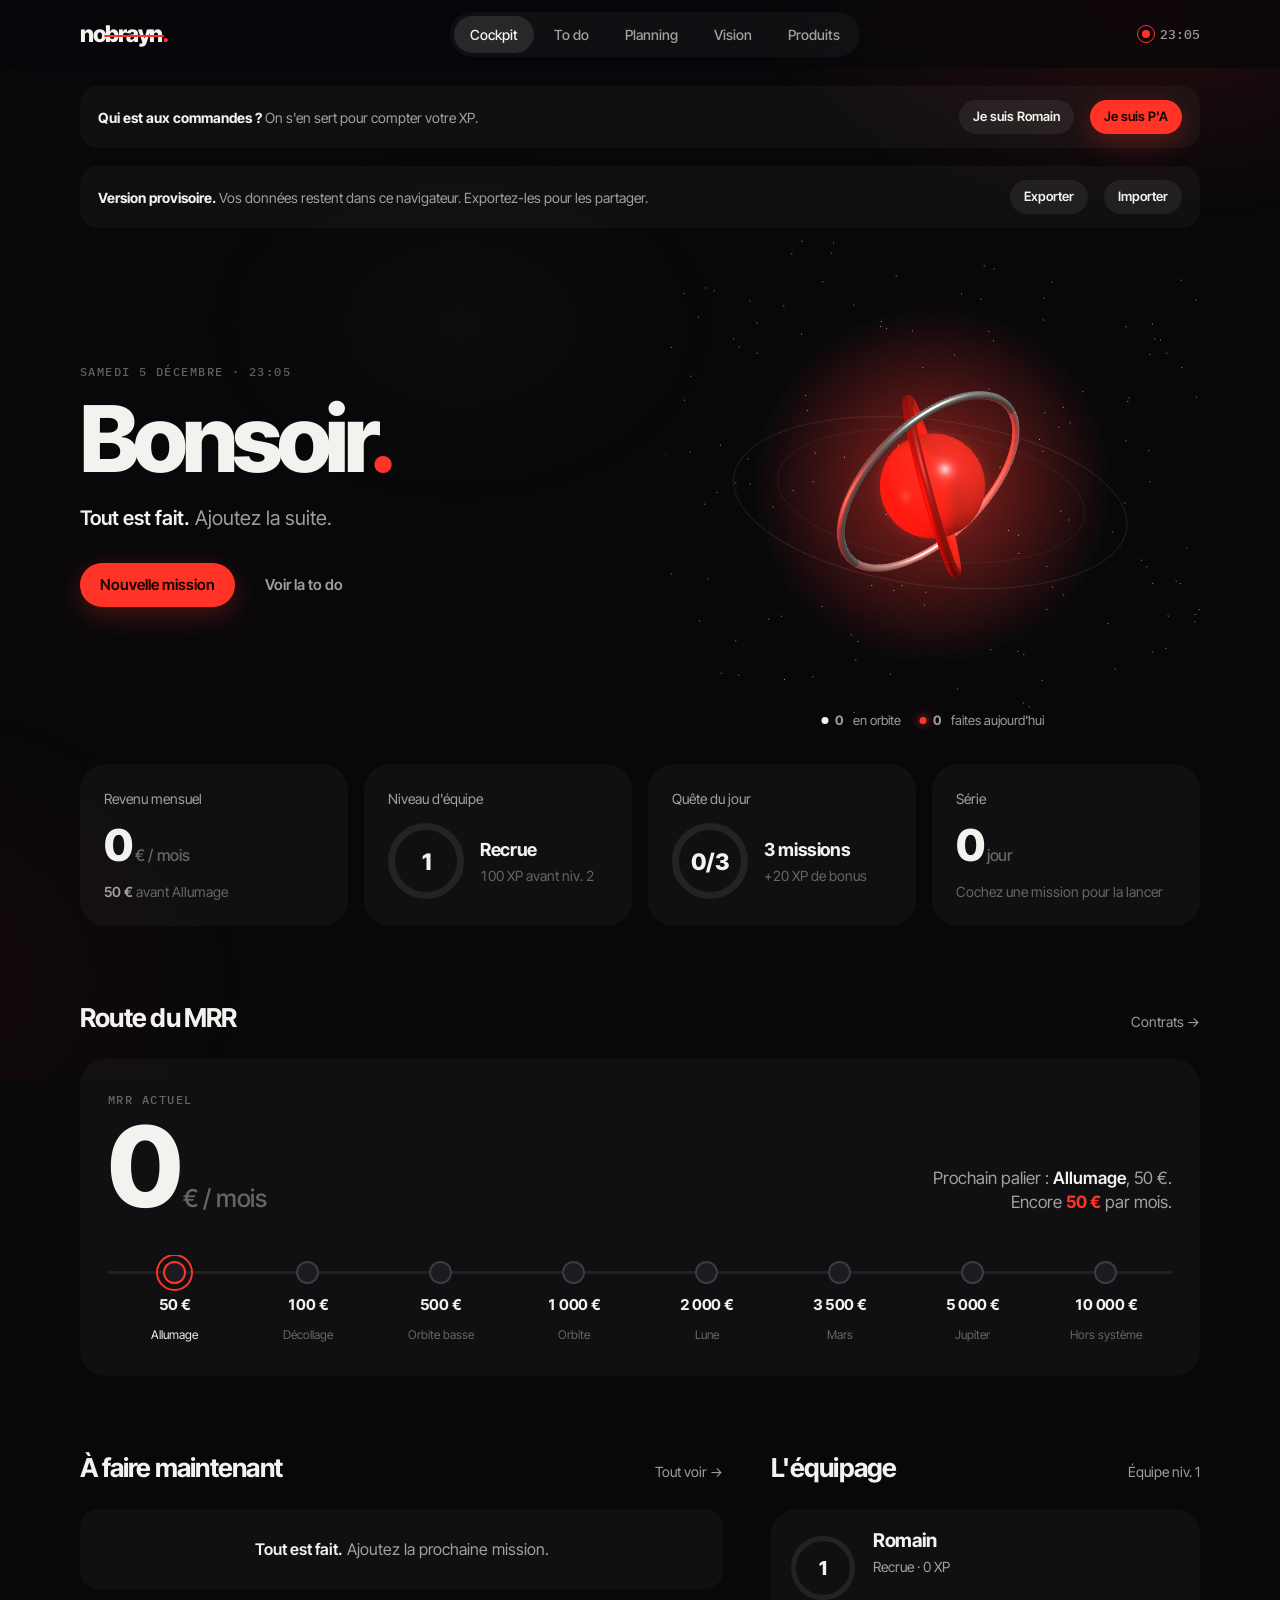
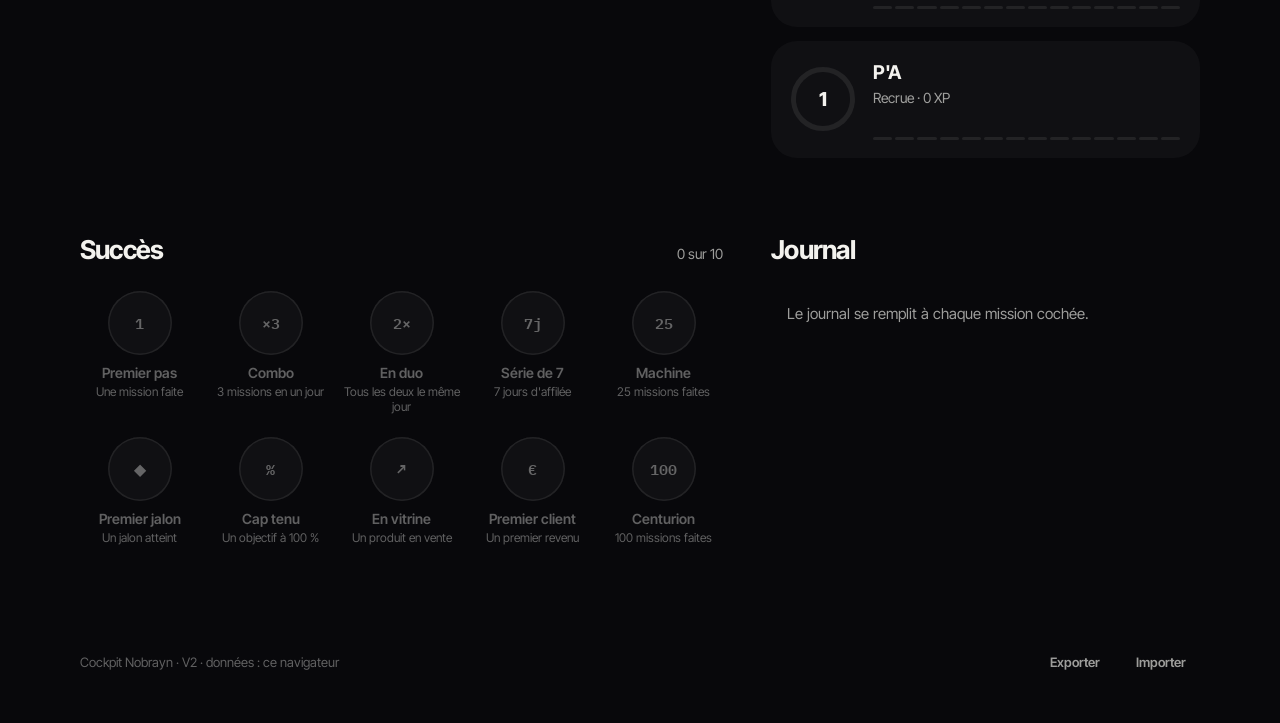
==== cockpit-v2/index.html @ 02591a9d "Cockpit Nobrayn V2 : version aérée, à côté de la V1 Même données, même XP et même format d'export qu" ====
<!doctype html><html lang="fr"><head><meta charset="utf-8"><meta name="viewport" content="width=device-width,initial-scale=1,viewport-fit=cover"><meta name="robots" content="noindex, nofollow"><link rel="icon" href="../nobrain/favicon.svg"></head><body><title>Cockpit Nobrayn</title>
<meta name="claude:viewport-fit-sides" content="cover">
<link rel="preconnect" href="https://fonts.googleapis.com">
<link rel="preconnect" href="https://fonts.gstatic.com" crossorigin>
<link href="https://fonts.googleapis.com/css2?family=Inter+Tight:ital,wght@0,300;0,400;0,500;0,600;0,700;0,800;1,500&family=IBM+Plex+Mono:wght@400;500&display=swap" rel="stylesheet">
<style>
/* Layout : une seule colonne aérée, des surfaces douces sans traits, un hero 3D vivant.
   Thème sombre assumé (esprit Tech-OS), un seul accent : le rouge Nobrayn. */
:root {
  --bg: #08080b;
  --surface: rgba(255, 255, 255, .035);
  --surface-2: rgba(255, 255, 255, .065);
  --surface-3: rgba(255, 255, 255, .1);
  --fg: #f3f2ee;
  --fg-2: rgba(243, 242, 238, .64);
  --fg-3: rgba(243, 242, 238, .38);
  --red: #ff3326;
  --red-2: #ff7a6e;
  --red-rgb: 255 51 38;
  --ink-on-red: #120303;

  --sans: "Inter Tight", "Helvetica Neue", Helvetica, Arial, sans-serif;
  --mono: "IBM Plex Mono", ui-monospace, Menlo, monospace;
  --r-sm: 12px; --r-md: 18px; --r-lg: 26px;
  --max: 1160px;
  --ease: cubic-bezier(.2, .8, .2, 1);
  color-scheme: dark;
}
*, *::before, *::after { box-sizing: border-box; }
[hidden] { display: none !important; }
html { -webkit-text-size-adjust: 100%; }
body {
  margin: 0; background: var(--bg); color: var(--fg);
  font: 400 16px/1.5 var(--sans); -webkit-font-smoothing: antialiased; overflow-x: hidden;
}
body::before { content: ""; position: fixed; inset: 0 0 auto; height: env(safe-area-inset-top, 0px); z-index: 60; background: var(--bg); }
/* Aurore : deux halos rouges très doux, figés */
.aurora { position: fixed; inset: -20vh -20vw; z-index: -1; pointer-events: none;
  background:
    radial-gradient(45vw 40vh at 78% 12%, rgb(var(--red-rgb) / .13), transparent 70%),
    radial-gradient(40vw 45vh at 8% 92%, rgb(var(--red-rgb) / .06), transparent 70%),
    radial-gradient(30vw 30vh at 40% 40%, rgba(255, 255, 255, .025), transparent 70%);
}
h1, h2, h3, p, ul { margin: 0; padding: 0; }
ul { list-style: none; }
button { font: inherit; color: inherit; background: none; border: 0; padding: 0; cursor: pointer; }
input, select, textarea { font: inherit; color: inherit; }
a { color: inherit; text-decoration: none; }
::selection { background: var(--red); color: var(--ink-on-red); }
:focus-visible { outline: 2px solid var(--red); outline-offset: 3px; border-radius: 8px; }
.num { font-variant-numeric: tabular-nums; }
.wrap { width: 100%; max-width: var(--max); margin-inline: auto;
  padding-left: max(20px, env(safe-area-inset-left, 0px)); padding-right: max(20px, env(safe-area-inset-right, 0px)); }
.eyebrow { font: 500 12px/1.2 var(--mono); letter-spacing: .12em; text-transform: uppercase; color: var(--fg-3); }
.muted { color: var(--fg-2); }
.faint { color: var(--fg-3); }
em.r, .r { color: var(--red); font-style: normal; }

/* ---------- Barre du haut ---------- */
.top { position: sticky; top: env(safe-area-inset-top, 0px); z-index: 50; background: rgba(8, 8, 11, .72); backdrop-filter: blur(18px) saturate(1.3); -webkit-backdrop-filter: blur(18px) saturate(1.3); }
.top-row { display: flex; align-items: center; gap: 20px; height: 68px; }
.logo { font-weight: 800; font-size: 23px; letter-spacing: -.055em; line-height: 1; white-space: nowrap; }
.logo s { text-decoration: none; position: relative; }
.logo s::after { content: ""; position: absolute; left: -3%; right: -3%; top: 54%; height: .11em; background: var(--red); border-radius: 2px; }
.logo i { font-style: normal; color: var(--red); }
.pills { display: flex; gap: 4px; padding: 4px; background: var(--surface); border-radius: 999px; margin-inline: auto; overflow-x: auto; scrollbar-width: none; min-width: 0; }
.pills::-webkit-scrollbar { display: none; }
.pill { padding: 8px 16px; border-radius: 999px; font-size: 14px; font-weight: 500; color: var(--fg-2); white-space: nowrap; transition: color .25s, background .25s; }
.pill:hover { color: var(--fg); }
.pill[aria-current="page"] { background: var(--surface-3); color: var(--fg); }
.me { display: flex; align-items: center; gap: 10px; white-space: nowrap; }
.live-dot { width: 8px; height: 8px; border-radius: 50%; background: var(--red); position: relative; flex: none; }
.live-dot::after { content: ""; position: absolute; inset: -5px; border-radius: 50%; border: 1.5px solid var(--red); animation: ring 2.2s var(--ease) infinite; }
@keyframes ring { from { transform: scale(.5); opacity: .9; } to { transform: scale(1.6); opacity: 0; } }
.clock { font: 500 13px var(--mono); color: var(--fg-2); }
.avatar { width: 34px; height: 34px; border-radius: 50%; display: grid; place-items: center; font: 600 12px var(--sans); background: var(--fg); color: var(--bg); flex: none; }
.avatar.pa { background: var(--red); color: var(--ink-on-red); }
.avatar.sm { width: 26px; height: 26px; font-size: 10px; }
.who { display: inline-flex; align-items: center; gap: 8px; padding: 3px 12px 3px 3px; border-radius: 999px; background: var(--surface); font-size: 14px; font-weight: 500; }
.who:hover { background: var(--surface-2); }

/* Bandeaux discrets */
.notice { margin-top: 18px; display: flex; flex-wrap: wrap; align-items: center; gap: 12px 16px; padding: 14px 18px; border-radius: var(--r-md); background: var(--surface); font-size: 14px; }
.notice p { margin-right: auto; }

/* ---------- Boutons, champs ---------- */
.btn { display: inline-flex; align-items: center; justify-content: center; gap: 8px; height: 44px; padding: 0 20px; border-radius: 999px; font-size: 15px; font-weight: 600; background: var(--surface-2); transition: background .25s, transform .15s, box-shadow .25s; }
.btn:hover { background: var(--surface-3); }
.btn:active { transform: scale(.97); }
.btn.red { background: var(--red); color: var(--ink-on-red); box-shadow: 0 8px 28px rgb(var(--red-rgb) / .28); }
.btn.red:hover { background: #ff4a3e; box-shadow: 0 10px 34px rgb(var(--red-rgb) / .4); }
.btn.ghost { background: transparent; color: var(--fg-2); }
.btn.ghost:hover { color: var(--fg); background: var(--surface); }
.btn.sm { height: 34px; padding: 0 14px; font-size: 13px; }
.btn[disabled] { opacity: .4; pointer-events: none; }
.in { height: 46px; padding: 0 16px; border-radius: var(--r-sm); background: var(--surface); border: 1px solid transparent; min-width: 0; width: 100%; transition: border-color .2s, background .2s; }
.in:focus { outline: none; border-color: rgb(var(--red-rgb) / .6); background: var(--surface-2); }
.in::placeholder { color: var(--fg-3); }
select.in { appearance: none; padding-right: 34px; background-image: linear-gradient(45deg, transparent 50%, var(--fg-3) 50%), linear-gradient(135deg, var(--fg-3) 50%, transparent 50%); background-position: calc(100% - 19px) 20px, calc(100% - 14px) 20px; background-size: 5px 5px; background-repeat: no-repeat; }
select.in option { background: #15151a; }
textarea.in { height: auto; padding: 14px 16px; resize: vertical; line-height: 1.45; }
input[type="date"].in { color-scheme: dark; }
.field { display: flex; flex-direction: column; gap: 8px; min-width: 0; }
.field > span { font-size: 13px; color: var(--fg-3); }
.chips { display: flex; flex-wrap: wrap; gap: 6px; }
.chip { padding: 7px 14px; border-radius: 999px; font-size: 13px; font-weight: 500; color: var(--fg-2); background: var(--surface); transition: background .2s, color .2s; }
.chip:hover { color: var(--fg); }
.chip[aria-pressed="true"] { background: var(--fg); color: var(--bg); }
.chip.red[aria-pressed="true"] { background: var(--red); color: var(--ink-on-red); }

/* ---------- Vues ---------- */
main { padding-block: 8px 72px; min-height: 70vh; }
.view > * { animation: rise .6s var(--ease) both; }
.view > *:nth-child(2) { animation-delay: .05s; } .view > *:nth-child(3) { animation-delay: .1s; } .view > *:nth-child(4) { animation-delay: .15s; } .view > *:nth-child(5) { animation-delay: .2s; } .view > *:nth-child(6) { animation-delay: .25s; }
@keyframes rise { from { opacity: .001; transform: translateY(14px); } }
.sec { margin-top: 72px; }
.sec-head { display: flex; align-items: baseline; justify-content: space-between; gap: 16px; margin-bottom: 22px; }
.sec-head h2 { font-size: 26px; font-weight: 700; letter-spacing: -.03em; }
.sec-head a, .sec-head .link { font-size: 14px; color: var(--fg-2); }
.sec-head a:hover { color: var(--fg); }
.page-title { padding-top: 48px; }
.page-title h1 { font-size: clamp(44px, 7vw, 84px); font-weight: 800; letter-spacing: -.055em; line-height: .95; }
.page-title h1 i { font-style: normal; color: var(--red); }
.page-title p { margin-top: 14px; font-size: 18px; color: var(--fg-2); max-width: 56ch; }
.empty { padding: 28px; border-radius: var(--r-md); background: var(--surface); color: var(--fg-2); text-align: center; }
.empty b { color: var(--fg); font-weight: 600; }

/* ---------- Hero ---------- */
.hero { display: grid; grid-template-columns: minmax(0, 1.05fr) minmax(0, 1fr); align-items: center; gap: 24px; min-height: 460px; }
.hero h1 { font-size: clamp(46px, 7.2vw, 92px); font-weight: 800; letter-spacing: -.06em; line-height: .92; margin-top: 18px; text-wrap: balance; }
.hero h1 em { font-style: normal; color: var(--red); }
.hero .lead { margin-top: 22px; font-size: clamp(17px, 1.6vw, 20px); color: var(--fg-2); max-width: 34ch; line-height: 1.45; }
.hero .lead b { color: var(--fg); font-weight: 600; }
.hero-actions { display: flex; flex-wrap: wrap; gap: 10px; margin-top: 30px; }
.orb { position: relative; height: clamp(320px, 42vw, 500px); }
.orb canvas { position: absolute; inset: 0; width: 100%; height: 100%; display: block; }
.orb-legend { position: absolute; left: 50%; bottom: 6px; transform: translateX(-50%); display: flex; gap: 18px; font-size: 13px; color: var(--fg-2); white-space: nowrap; }
.orb-legend span { display: inline-flex; align-items: center; gap: 7px; }
.orb-legend i { width: 7px; height: 7px; border-radius: 50%; background: var(--fg); }
.orb-legend i.red { background: var(--red); box-shadow: 0 0 10px var(--red); }
/* Repli CSS si WebGL indisponible */
.gyro { position: absolute; left: 50%; top: 46%; width: 180px; height: 180px; margin: -90px 0 0 -90px; perspective: 600px; }
.gyro i { position: absolute; inset: 0; border-radius: 50%; border: 5px solid rgba(243, 242, 238, .5); }
.gyro i:nth-child(1) { animation: gy 6s linear infinite; }
.gyro i:nth-child(2) { inset: 14px; border-color: var(--red); animation: gx 8s linear infinite; }
.gyro b { position: absolute; inset: 34%; border-radius: 50%; background: radial-gradient(circle at 35% 30%, #ff9a8e, var(--red) 55%, #6e0a05); box-shadow: 0 0 60px rgb(var(--red-rgb) / .6); }
@keyframes gy { to { transform: rotateY(360deg) rotateZ(20deg); } }
@keyframes gx { from { transform: rotateX(70deg); } to { transform: rotateX(70deg) rotateZ(360deg) rotateY(360deg); } }
.orb.has-3d .gyro { display: none; }

/* ---------- Indicateurs ---------- */
.stats { display: grid; grid-template-columns: repeat(4, minmax(0, 1fr)); gap: 16px; margin-top: 28px; }
.stat { padding: 24px; border-radius: var(--r-lg); background: var(--surface); display: flex; flex-direction: column; gap: 14px; min-width: 0; transition: background .3s, transform .3s var(--ease); }
a.stat:hover { background: var(--surface-2); transform: translateY(-2px); }
.stat .k { font-size: 14px; color: var(--fg-2); }
.stat .v { font-size: 44px; font-weight: 800; letter-spacing: -.05em; line-height: 1; }
.stat .v small { font-size: 16px; font-weight: 500; letter-spacing: -.01em; color: var(--fg-3); margin-left: 4px; }
.stat .s { font-size: 14px; color: var(--fg-3); }
.stat .s b { color: var(--fg-2); font-weight: 600; }
.stat-ring { display: flex; align-items: center; gap: 16px; }
.ring { flex: none; display: block; }
.ring .track { stroke: rgba(255, 255, 255, .08); }
.ring .bar { stroke: var(--red); stroke-linecap: round; transition: stroke-dashoffset 1.2s var(--ease); filter: drop-shadow(0 0 6px rgb(var(--red-rgb) / .55)); }
.ring .bar.white { stroke: var(--fg); filter: none; }
.ring text { fill: var(--fg); font-family: var(--sans); font-weight: 800; letter-spacing: -.04em; }
.ring text.sub { fill: var(--fg-3); font-weight: 500; letter-spacing: 0; }

/* ---------- Route du MRR ---------- */
.route { position: relative; padding: 34px 28px 28px; border-radius: var(--r-lg); background: var(--surface); overflow: hidden; }
.route-top { display: flex; flex-wrap: wrap; align-items: flex-end; justify-content: space-between; gap: 18px; }
.route .big { font-size: clamp(56px, 9vw, 112px); font-weight: 800; letter-spacing: -.065em; line-height: .85; }
.route .big small { font-size: .22em; font-weight: 500; color: var(--fg-3); letter-spacing: -.01em; margin-left: 8px; }
.route .next { text-align: right; max-width: 340px; font-size: 17px; color: var(--fg-2); line-height: 1.4; }
.route .next b { color: var(--fg); font-weight: 600; }
.route .next em { font-style: normal; color: var(--red); font-weight: 700; }
.path-wrap { overflow-x: auto; margin: 40px -28px 0; padding: 0 28px 4px; scrollbar-width: none; }
.path-wrap::-webkit-scrollbar { display: none; }
.path { position: relative; min-width: 720px; display: grid; grid-auto-flow: column; grid-auto-columns: 1fr; padding-top: 6px; }
.path::before { content: ""; position: absolute; left: 0; right: 0; top: 16px; height: 3px; border-radius: 3px; background: rgba(255, 255, 255, .07); }
.path .fill { position: absolute; left: 0; top: 16px; height: 3px; border-radius: 3px; background: linear-gradient(90deg, rgb(var(--red-rgb) / .3), var(--red)); box-shadow: 0 0 14px rgb(var(--red-rgb) / .6); transition: width 1.4s var(--ease); }
.node { position: relative; display: flex; flex-direction: column; align-items: center; gap: 10px; text-align: center; }
.node .dot { width: 23px; height: 23px; border-radius: 50%; background: #1b1b21; box-shadow: inset 0 0 0 2px rgba(255, 255, 255, .14); display: grid; place-items: center; position: relative; z-index: 1; transition: background .4s, box-shadow .4s; }
.node.won .dot { background: var(--red); box-shadow: 0 0 0 5px rgb(var(--red-rgb) / .16), 0 0 18px rgb(var(--red-rgb) / .7); }
.node.won .dot::after { content: ""; width: 7px; height: 4px; border: 2px solid var(--ink-on-red); border-top: 0; border-right: 0; transform: rotate(-45deg) translate(1px, -1px); }
.node.cur .dot { box-shadow: inset 0 0 0 2px var(--red); }
.node.cur .dot::before { content: ""; position: absolute; inset: -7px; border-radius: 50%; border: 2px solid var(--red); animation: ring 2s var(--ease) infinite; }
.node .amt { font-size: 15px; font-weight: 700; letter-spacing: -.02em; }
.node .nm { font-size: 12px; color: var(--fg-3); }
.node.won .nm { color: var(--red-2); }
.node.cur .nm { color: var(--fg); }

/* ---------- Listes de missions ---------- */
.list { display: flex; flex-direction: column; gap: 4px; }
.task { display: grid; grid-template-columns: auto minmax(0, 1fr) auto; align-items: center; gap: 16px; padding: 14px 16px; border-radius: var(--r-md); transition: background .25s; }
.task:hover { background: var(--surface); }
.tick { width: 26px; height: 26px; border-radius: 50%; box-shadow: inset 0 0 0 2px rgba(255, 255, 255, .22); display: grid; place-items: center; flex: none; transition: box-shadow .2s, background .25s, transform .2s var(--ease); }
.tick:hover { box-shadow: inset 0 0 0 2px var(--red); transform: scale(1.08); }
.tick.doing { box-shadow: inset 0 0 0 2px var(--red); }
.tick.doing::after { content: ""; width: 10px; height: 10px; border-radius: 50%; background: var(--red); animation: breathe 1.8s ease-in-out infinite; }
@keyframes breathe { 50% { transform: scale(.55); opacity: .5; } }
.tick.done { background: var(--red); box-shadow: 0 0 16px rgb(var(--red-rgb) / .5); }
.tick.done::after { content: ""; width: 10px; height: 5px; border: 2px solid var(--ink-on-red); border-top: 0; border-right: 0; transform: rotate(-45deg) translate(1px, -1px); }
.tick.pop { animation: pop .5s var(--ease); }
@keyframes pop { 40% { transform: scale(1.35); } }
.t-title { font-size: 16px; font-weight: 500; line-height: 1.35; overflow-wrap: anywhere; }
.task.is-done .t-title { color: var(--fg-3); text-decoration: line-through; text-decoration-color: rgb(var(--red-rgb) / .7); }
.t-meta { display: flex; flex-wrap: wrap; gap: 4px 14px; margin-top: 3px; font-size: 13px; color: var(--fg-3); }
.t-meta .late { color: var(--red-2); }
.t-meta .who-tag { color: var(--fg-2); }
.t-side { display: flex; align-items: center; gap: 6px; }
.xp { font: 500 12px var(--mono); color: var(--fg-3); padding: 4px 9px; border-radius: 999px; background: var(--surface); white-space: nowrap; }
.task:hover .xp { color: var(--fg-2); }
.del { width: 32px; height: 32px; border-radius: 50%; display: grid; place-items: center; color: var(--fg-3); opacity: 0; transition: opacity .2s, background .2s, color .2s; font-size: 14px; }
.task:hover .del, .del:focus-visible, .card:hover .del, tr:hover .del { opacity: 1; }
.del:hover { background: var(--surface-2); color: var(--fg); }
.del[data-armed] { opacity: 1; width: auto; padding: 0 12px; border-radius: 999px; background: var(--red); color: var(--ink-on-red); font-size: 12px; font-weight: 600; }
@media (hover: none) { .del { opacity: .7; } }
.edit-in { width: 100%; height: 34px; padding: 0 10px; border-radius: 8px; background: var(--surface-2); border: 1px solid rgb(var(--red-rgb) / .6); font-size: 16px; }
.group-title { display: flex; align-items: baseline; gap: 10px; margin: 34px 16px 10px; font-size: 14px; color: var(--fg-3); }
.group-title b { color: var(--fg); font-size: 18px; font-weight: 700; letter-spacing: -.02em; }
.more { margin: 6px 16px; font-size: 14px; color: var(--fg-2); }
.more:hover { color: var(--fg); }

/* ---------- Duo ---------- */
.two { display: grid; grid-template-columns: minmax(0, 1.5fr) minmax(0, 1fr); gap: 48px; }
.duo { display: flex; flex-direction: column; gap: 14px; }
.pilot { display: flex; align-items: center; gap: 18px; padding: 18px 20px; border-radius: var(--r-lg); background: var(--surface); }
.pilot .info { min-width: 0; flex: 1; }
.pilot .name { font-size: 19px; font-weight: 700; letter-spacing: -.02em; }
.pilot .name small { font-size: 12px; font-weight: 500; color: var(--red-2); margin-left: 6px; letter-spacing: 0; }
.pilot .rank { font-size: 14px; color: var(--fg-2); }
.pilot .bars { display: flex; align-items: flex-end; gap: 3px; height: 22px; margin-top: 10px; }
.pilot .bars i { flex: 1; border-radius: 2px; background: rgba(255, 255, 255, .08); min-height: 3px; }
.pilot .bars i.on { background: rgba(243, 242, 238, .7); }
.pilot .bars i.today { background: var(--red); }
.pilot .xpt { font-size: 13px; color: var(--fg-3); margin-top: 6px; }

/* ---------- Journal, succès ---------- */
.journal li { display: grid; grid-template-columns: minmax(0, 1fr) auto; gap: 12px; padding: 12px 16px; font-size: 15px; color: var(--fg-2); }
.journal li b { color: var(--fg); font-weight: 600; }
.journal time { display: block; font-size: 12px; color: var(--fg-3); margin-top: 2px; }
.journal .gain { font: 500 13px var(--mono); color: var(--red-2); white-space: nowrap; }
.medals { display: grid; grid-template-columns: repeat(auto-fill, minmax(108px, 1fr)); gap: 22px 12px; }
.medal { display: flex; flex-direction: column; align-items: center; text-align: center; gap: 10px; color: var(--fg-3); }
.medal .m { width: 64px; height: 64px; border-radius: 50%; display: grid; place-items: center; font: 600 15px var(--mono); background: var(--surface); box-shadow: inset 0 0 0 1.5px rgba(255, 255, 255, .08); transition: transform .3s var(--ease); }
.medal b { display: block; font-size: 14px; font-weight: 600; line-height: 1.2; }
.medal small { display: block; font-size: 12px; line-height: 1.3; margin-top: 2px; }
.medal.won { color: var(--fg); }
.medal.won .m { background: radial-gradient(circle at 35% 30%, #ff8f84, var(--red) 60%, #a3140b); color: var(--ink-on-red); box-shadow: 0 0 0 6px rgb(var(--red-rgb) / .1), 0 10px 30px rgb(var(--red-rgb) / .35); }
.medal.won:hover .m { transform: rotate(-8deg) scale(1.06); }
.medal.won small { color: var(--fg-3); }

/* ---------- Ajout rapide ---------- */
.adder { display: grid; grid-template-columns: minmax(0, 1fr) auto; gap: 10px; padding: 10px; border-radius: var(--r-lg); background: var(--surface); }
.adder .in { background: transparent; height: 50px; font-size: 17px; }
.adder .in:focus { background: var(--surface); border-color: transparent; }
.adder-opts { grid-column: 1 / -1; display: flex; flex-wrap: wrap; gap: 14px 22px; align-items: center; padding: 4px 8px 6px; }
.adder-opts .lbl { font-size: 13px; color: var(--fg-3); margin-right: 6px; }
.adder-opts .in { width: auto; height: 36px; font-size: 14px; background: var(--surface); }

/* ---------- Planning ---------- */
.timeline { position: relative; margin-top: 12px; padding-left: 34px; }
.timeline::before { content: ""; position: absolute; left: 11px; top: 8px; bottom: 8px; width: 2px; border-radius: 2px; background: linear-gradient(rgb(var(--red-rgb) / .7), rgba(255, 255, 255, .06) var(--tl-fill, 0%)); }
.tl-month { margin: 34px 0 8px -34px; padding-left: 34px; font-size: 14px; color: var(--fg-3); }
.tl-month:first-child { margin-top: 0; }
.tl-item { position: relative; display: grid; grid-template-columns: minmax(0, 1fr) auto; align-items: center; gap: 14px; padding: 14px 16px; border-radius: var(--r-md); transition: background .25s; }
.tl-item:hover { background: var(--surface); }
.tl-item .tick { position: absolute; left: -36px; top: 50%; margin-top: -13px; background: var(--bg); }
.tl-item .tick.done { background: var(--red); }
.tl-item h3 { font-size: 18px; font-weight: 600; letter-spacing: -.015em; }
.tl-item.is-done h3 { color: var(--fg-2); }
.tl-item .when { font-size: 14px; color: var(--fg-3); margin-top: 2px; }
.tl-item .when b { color: var(--red-2); font-weight: 500; }
.tl-now { position: relative; display: flex; align-items: center; gap: 12px; margin: 14px 0 14px -34px; font-size: 13px; font-weight: 600; color: var(--red); }
.tl-now::before { content: ""; width: 24px; height: 24px; border-radius: 50%; background: rgb(var(--red-rgb) / .15); box-shadow: inset 0 0 0 7px var(--bg), inset 0 0 0 12px var(--red); }
.tl-now::after { content: ""; flex: 1; height: 1px; background: linear-gradient(90deg, rgb(var(--red-rgb) / .5), transparent); }

/* ---------- Vision, objectifs ---------- */
.vision { position: relative; padding: 64px 0 24px; }
.vision blockquote { margin: 18px 0 0; font-size: clamp(30px, 4.6vw, 58px); font-weight: 700; letter-spacing: -.045em; line-height: 1.04; max-width: 20ch; text-wrap: balance;
  background: linear-gradient(100deg, var(--fg) 40%, #ffb3aa); -webkit-background-clip: text; background-clip: text; color: transparent; }
.cards { display: grid; grid-template-columns: repeat(auto-fill, minmax(300px, 1fr)); gap: 16px; }
.card { position: relative; padding: 26px; border-radius: var(--r-lg); background: var(--surface); display: flex; flex-direction: column; gap: 16px; min-width: 0; transition: background .3s; }
.card:hover { background: var(--surface-2); }
.card .del { position: absolute; top: 14px; right: 14px; }
.card h3 { font-size: 20px; font-weight: 700; letter-spacing: -.025em; line-height: 1.2; padding-right: 26px; overflow-wrap: anywhere; }
.card p { font-size: 14px; color: var(--fg-2); }
.card .when { font-size: 13px; color: var(--fg-3); }
.obj-top { display: flex; align-items: center; gap: 18px; }
input[type="range"] { -webkit-appearance: none; appearance: none; width: 100%; height: 22px; background: transparent; }
input[type="range"]::-webkit-slider-runnable-track { height: 4px; border-radius: 4px; background: linear-gradient(90deg, var(--red) var(--p, 0%), rgba(255, 255, 255, .1) var(--p, 0%)); }
input[type="range"]::-webkit-slider-thumb { -webkit-appearance: none; width: 18px; height: 18px; border-radius: 50%; margin-top: -7px; background: var(--fg); box-shadow: 0 2px 10px rgba(0, 0, 0, .5); }
input[type="range"]::-moz-range-track { height: 4px; border-radius: 4px; background: rgba(255, 255, 255, .1); }
input[type="range"]::-moz-range-progress { height: 4px; border-radius: 4px; background: var(--red); }
input[type="range"]::-moz-range-thumb { width: 18px; height: 18px; border: 0; border-radius: 50%; background: var(--fg); }

/* ---------- Produits ---------- */
.price { font-size: 34px; font-weight: 800; letter-spacing: -.045em; line-height: 1; }
.price small { font-size: 14px; font-weight: 500; color: var(--fg-3); letter-spacing: 0; }
.kind { font-size: 13px; color: var(--fg-3); }
.kind.rec { color: var(--red-2); }
.stepper { display: flex; align-items: center; gap: 0; }
.stepper button { display: flex; align-items: center; gap: 8px; font-size: 13px; color: var(--fg-3); padding: 6px 0; }
.stepper button i { width: 12px; height: 12px; border-radius: 50%; background: rgba(255, 255, 255, .12); transition: background .3s, box-shadow .3s; }
.stepper button.on { color: var(--fg); }
.stepper button.on i { background: var(--fg); }
.stepper button.on.sell i { background: var(--red); box-shadow: 0 0 12px rgb(var(--red-rgb) / .8); }
.stepper .sep { flex: 1; min-width: 14px; height: 2px; margin: 0 8px; border-radius: 2px; background: rgba(255, 255, 255, .08); }
.stepper .sep.on { background: rgba(243, 242, 238, .5); }
.card .foot { display: flex; justify-content: space-between; font-size: 13px; color: var(--fg-3); margin-top: auto; }
.contracts { display: flex; flex-direction: column; gap: 4px; }
.contract { display: grid; grid-template-columns: minmax(0, 1fr) auto auto auto; align-items: center; gap: 16px; padding: 14px 16px; border-radius: var(--r-md); transition: background .25s; }
.contract:hover { background: var(--surface); }
.contract b { font-weight: 600; }
.contract .sub { font-size: 13px; color: var(--fg-3); }
.contract .amt { font-weight: 700; letter-spacing: -.02em; white-space: nowrap; }
.contract.off { opacity: .45; }
.switch { width: 42px; height: 24px; border-radius: 999px; background: rgba(255, 255, 255, .12); position: relative; transition: background .25s; flex: none; }
.switch::after { content: ""; position: absolute; top: 3px; left: 3px; width: 18px; height: 18px; border-radius: 50%; background: var(--fg); transition: transform .3s var(--ease); }
.switch[aria-pressed="true"] { background: var(--red); }
.switch[aria-pressed="true"]::after { transform: translateX(18px); }
.form-grid { display: grid; gap: 12px; align-items: end; }

/* ---------- Feuille d'ajout (modale) ---------- */
.sheet-bg { position: fixed; inset: 0; z-index: 70; background: rgba(4, 4, 6, .6); backdrop-filter: blur(6px); -webkit-backdrop-filter: blur(6px); display: grid; place-items: center; padding: 20px; animation: fadeIn .25s var(--ease); }
.sheet { width: min(560px, 100%); padding: 28px; border-radius: var(--r-lg); background: #121217; box-shadow: 0 30px 80px rgba(0, 0, 0, .6); display: flex; flex-direction: column; gap: 18px; animation: rise .4s var(--ease); }
.sheet h2 { font-size: 24px; font-weight: 700; letter-spacing: -.03em; }
@keyframes fadeIn { from { opacity: 0; } }

/* ---------- Toasts, passage de niveau ---------- */
.toasts { position: fixed; left: 50%; transform: translateX(-50%); bottom: calc(22px + env(safe-area-inset-bottom, 0px)); z-index: 80; display: flex; flex-direction: column; gap: 8px; align-items: center; pointer-events: none; width: max-content; max-width: 92vw; }
.toast { display: flex; gap: 12px; align-items: center; padding: 12px 20px 12px 12px; border-radius: 999px; background: rgba(28, 28, 34, .92); backdrop-filter: blur(14px); -webkit-backdrop-filter: blur(14px); box-shadow: 0 14px 40px rgba(0, 0, 0, .5); font-size: 14px; animation: toastIn .45s var(--ease); }
.toast b { padding: 5px 11px; border-radius: 999px; background: var(--red); color: var(--ink-on-red); font: 600 12px var(--mono); white-space: nowrap; }
.toast.out { animation: toastOut .4s var(--ease) forwards; }
@keyframes toastIn { from { transform: translateY(16px) scale(.96); opacity: 0; } }
@keyframes toastOut { to { transform: translateY(-8px); opacity: 0; } }
.lvlup { position: fixed; inset: 0; z-index: 90; display: grid; place-items: center; pointer-events: none; background: radial-gradient(circle, rgb(var(--red-rgb) / .22), rgba(8, 8, 11, .85) 60%); animation: lv 2.6s var(--ease) forwards; text-align: center; }
.lvlup .eyebrow { color: var(--red-2); }
.lvlup strong { display: block; font-size: clamp(90px, 18vw, 200px); font-weight: 800; letter-spacing: -.07em; line-height: .9; margin-top: 10px; }
.lvlup em { display: block; font-style: normal; font-size: 24px; font-weight: 600; margin-top: 6px; color: var(--fg-2); }
@keyframes lv { 0% { opacity: 0; } 12% { opacity: 1; } 78% { opacity: 1; } 100% { opacity: 0; } }
.lvlup div { animation: zoom 2.6s var(--ease); }
@keyframes zoom { from { transform: scale(.7); } 30% { transform: scale(1); } }

.foot { display: flex; flex-wrap: wrap; gap: 12px; justify-content: space-between; align-items: center; padding-block: 28px 44px; font-size: 13px; color: var(--fg-3); }

/* ---------- Responsive ---------- */
@media (max-width: 980px) {
  .stats { grid-template-columns: repeat(2, minmax(0, 1fr)); }
  .two { grid-template-columns: minmax(0, 1fr); gap: 56px; }
  .clock { display: none; }
}
@media (max-width: 760px) {
  .top-row { flex-wrap: wrap; height: auto; padding-block: 12px 10px; gap: 10px 14px; }
  .pills { order: 3; width: 100%; margin: 0; }
  .me { margin-left: auto; }
  .hero { grid-template-columns: minmax(0, 1fr); min-height: 0; gap: 0; padding-top: 20px; }
  .orb { order: -1; height: 300px; margin-bottom: 18px; }
  .sec { margin-top: 56px; }
  .route { padding: 26px 20px 22px; }
  .path-wrap { margin-inline: -20px; padding-inline: 20px; }
  .route .next { text-align: left; }
  .form-grid { grid-template-columns: minmax(0, 1fr) !important; }
  .contract { grid-template-columns: minmax(0, 1fr) auto auto; }
  .contract .sub-col { display: none; }
}
@media (max-width: 460px) {
  .stats { grid-template-columns: minmax(0, 1fr); }
  .stat .v { font-size: 38px; }
  .who span.nm { display: none; }
  .who { padding-right: 3px; }
}
@media (prefers-reduced-motion: reduce) {
  *, *::before, *::after { animation: none !important; transition: none !important; }
}
</style>

<div class="aurora" aria-hidden="true"></div>
<header class="top">
  <div class="wrap top-row">
    <a class="logo" href="#cockpit" aria-label="Nobrayn, cockpit">no<s>brayn</s><i>.</i></a>
    <nav class="pills" aria-label="Sections">
      <a class="pill" href="#cockpit">Cockpit</a>
      <a class="pill" href="#todo">To do</a>
      <a class="pill" href="#planning">Planning</a>
      <a class="pill" href="#objectifs">Vision</a>
      <a class="pill" href="#produits">Produits</a>
    </nav>
    <div class="me">
      <span class="live-dot" title="En marche" aria-hidden="true"></span>
      <span class="clock num" id="clock">--:--</span>
      <button class="who" id="whoChip" type="button" title="Changer de pilote" hidden></button>
    </div>
  </div>
</header>

<div class="wrap">
  <div class="notice" id="whoBanner" hidden>
    <p><b>Qui est aux commandes ?</b> <span class="muted">On s'en sert pour compter votre XP.</span></p>
    <button class="btn sm" type="button" data-act="who" data-h="romain">Je suis Romain</button>
    <button class="btn sm red" type="button" data-act="who" data-h="pa">Je suis P'A</button>
  </div>
  <div class="notice" id="localBanner" hidden>
    <p><b>Version provisoire.</b> <span class="muted">Vos données restent dans ce navigateur. Exportez-les pour les partager.</span></p>
    <button class="btn sm" type="button" data-act="export">Exporter</button>
    <label class="btn sm" for="importFile" style="cursor:pointer">Importer</label>
  </div>
  <div class="notice" id="offBanner" hidden><p><b>Données indisponibles ici.</b> <span class="muted">Ouvrez le cockpit depuis claude.ai, connecté.</span></p></div>
</div>

<main class="wrap view" id="view" aria-live="polite"></main>

<footer class="wrap foot">
  <span>Cockpit Nobrayn · V2 · données : <span id="modeLabel">—</span></span>
  <span style="display:flex; gap:8px"><button class="btn sm ghost" type="button" data-act="export">Exporter</button><label class="btn sm ghost" for="importFile" style="cursor:pointer">Importer</label></span>
  <input type="file" id="importFile" accept="application/json,.json" hidden>
</footer>
<div class="toasts" id="toasts"></div>

<script>
(() => {
'use strict';

/* ================= Constantes (identiques à la V1 : mêmes données, même XP) ================= */
const NAMES = { romain: 'Romain', pa: "P'A", duo: 'Duo' };
const INITIALS = { romain: 'RP', pa: 'PA', duo: '2×' };
const SIZE_XP = { S: 10, M: 25, L: 50 };
const XP_MILESTONE = 40, XP_OBJECTIVE = 100, XP_DAILY = 20, DAILY_GOAL = 3;
const DEFAULT_TIERS = [50, 100, 500, 1000, 2000, 3500, 5000, 10000];
const TIER_NAMES = ['Allumage', 'Décollage', 'Orbite basse', 'Orbite', 'Lune', 'Mars', 'Jupiter', 'Hors système', 'Proxima', 'Andromède'];
const RANKS = ['Recrue', 'Apprenti', 'Opérateur', 'Pilote', 'Navigateur', 'Commandant', 'Capitaine', 'Amiral', 'Légende', 'Hors système'];
const STAGES = [['idee', 'Idée'], ['test', 'En test'], ['vente', 'En vente']];
const MONTHS = ['janv.', 'févr.', 'mars', 'avr.', 'mai', 'juin', 'juil.', 'août', 'sept.', 'oct.', 'nov.', 'déc.'];
const MONTHS_FULL = ['Janvier', 'Février', 'Mars', 'Avril', 'Mai', 'Juin', 'Juillet', 'Août', 'Septembre', 'Octobre', 'Novembre', 'Décembre'];

const S = { tasks: [], milestones: [], objectives: [], products: [], revenue: [], players: {}, config: {}, db: null, uid: null, handle: null, canWrite: true, online: false, view: null };
const ls = {
  get(k) { try { return localStorage.getItem(k); } catch (e) { return null; } },
  set(k, v) { try { localStorage.setItem(k, v); } catch (e) {} }
};
S.handle = ls.get('nobrayn-pilot');

/* ================= Utilitaires ================= */
const $ = (s, r = document) => r.querySelector(s);
const esc = (s) => String(s == null ? '' : s).replace(/[&<>"']/g, (c) => ({ '&': '&amp;', '<': '&lt;', '>': '&gt;', '"': '&quot;', "'": '&#39;' }[c]));
const pad = (n) => (n < 10 ? '0' : '') + n;
const dayKey = (ms) => { const d = new Date(ms); return d.getFullYear() + '-' + pad(d.getMonth() + 1) + '-' + pad(d.getDate()); };
const todayKey = () => dayKey(Date.now());
const parseDay = (s) => { if (!s) return null; const [y, m, d] = s.split('-').map(Number); return new Date(y, m - 1, d); };
const fmtDay = (s) => { const d = parseDay(s); return d ? d.getDate() + ' ' + MONTHS[d.getMonth()] + (d.getFullYear() !== new Date().getFullYear() ? ' ' + d.getFullYear() : '') : ''; };
const daysUntil = (s) => { const d = parseDay(s); if (!d) return null; return Math.round((d - parseDay(todayKey())) / 864e5); };
const eur = (n) => Math.round(n || 0).toLocaleString('fr-FR').replace(/ | /g, ' ') + ' €';
const num = (v) => { const n = parseFloat(String(v).replace(',', '.').replace(/\s/g, '')); return isFinite(n) ? n : 0; };
const clamp = (v, a, b) => Math.max(a, Math.min(b, v));
const byOrder = (a, b) => (a.order ?? 1e12) - (b.order ?? 1e12) || (a.createdAt || 0) - (b.createdAt || 0);
const plural = (n, w) => n + ' ' + w + (n > 1 ? 's' : '');
const when = (s) => { const n = daysUntil(s); if (n == null) return ''; if (n < 0) return 'en retard'; if (n === 0) return "aujourd'hui"; if (n === 1) return 'demain'; return 'dans ' + n + ' jours'; };
const relTime = (ms) => {
  const d = dayKey(ms);
  if (d === todayKey()) { const x = new Date(ms); return "aujourd'hui, " + pad(x.getHours()) + ':' + pad(x.getMinutes()); }
  if (-daysUntil(d) === 1) return 'hier';
  return fmtDay(d);
};
function ring(pct, size, stroke, label, sub, white) {
  const r = (size - stroke) / 2, c = 2 * Math.PI * r, off = c * (1 - clamp(pct, 0, 1));
  return `<svg class="ring" width="${size}" height="${size}" viewBox="0 0 ${size} ${size}" aria-hidden="true">
    <circle class="track" cx="${size / 2}" cy="${size / 2}" r="${r}" fill="none" stroke-width="${stroke}"/>
    <circle class="bar ${white ? 'white' : ''}" cx="${size / 2}" cy="${size / 2}" r="${r}" fill="none" stroke-width="${stroke}" stroke-dasharray="${c.toFixed(1)}" stroke-dashoffset="${off.toFixed(1)}" transform="rotate(-90 ${size / 2} ${size / 2})"/>
    ${label != null ? `<text x="50%" y="${sub ? '47%' : '50%'}" text-anchor="middle" dominant-baseline="central" font-size="${size * .3}">${esc(label)}</text>` : ''}
    ${sub ? `<text class="sub" x="50%" y="70%" text-anchor="middle" dominant-baseline="central" font-size="${size * .12}">${esc(sub)}</text>` : ''}
  </svg>`;
}

/* ================= Calculs ================= */
function levelOf(xp) {
  let L = 1;
  while (50 * L * (L + 1) <= xp) L++;
  const base = 50 * L * (L - 1), span = 100 * L;
  return { L, cur: xp - base, span, rank: RANKS[Math.min(L - 1, RANKS.length - 1)] };
}
function tiers() {
  const t = Array.isArray(S.config.tiers) && S.config.tiers.length ? S.config.tiers : DEFAULT_TIERS;
  return t.map(Number).filter((n) => n > 0).sort((a, b) => a - b);
}
function compute() {
  const xp = { romain: 0, pa: 0, team: 0 };
  const credit = (h, n) => { if (h === 'romain' || h === 'pa') xp[h] += n; else { xp.romain += n / 2; xp.pa += n / 2; } xp.team += n; };
  const done = S.tasks.filter((t) => t.status === 'done' && t.doneAt);
  const perDay = {};
  done.forEach((t) => {
    const h = t.doneBy || t.owner || 'duo';
    credit(h, SIZE_XP[t.size] || 25);
    const k = dayKey(t.doneAt);
    const d = perDay[k] || (perDay[k] = { n: 0, romain: 0, pa: 0 });
    d.n++; if (h === 'romain' || h === 'pa') d[h]++;
  });
  S.milestones.filter((m) => m.done).forEach((m) => credit(m.doneBy || 'duo', XP_MILESTONE));
  S.objectives.filter((o) => (o.progress || 0) >= 100).forEach(() => credit('duo', XP_OBJECTIVE));
  Object.values(perDay).forEach((d) => { if (d.n >= DAILY_GOAL) credit('duo', XP_DAILY); });
  const mrr = S.revenue.filter((r) => r.active !== false && r.kind !== 'ponctuel').reduce((s, r) => s + num(r.amount), 0);
  const cash = S.revenue.filter((r) => r.kind === 'ponctuel').reduce((s, r) => s + num(r.amount), 0);
  const T = tiers();
  const won = T.filter((a) => mrr >= a);
  won.forEach((a, i) => credit('duo', 50 * (i + 1)));
  let streak = 0;
  const cursor = new Date(); cursor.setHours(12, 0, 0, 0);
  if (!perDay[dayKey(cursor)]) cursor.setDate(cursor.getDate() - 1);
  while (perDay[dayKey(cursor)]) { streak++; cursor.setDate(cursor.getDate() - 1); }
  let bestCombo = 0; Object.values(perDay).forEach((d) => { bestCombo = Math.max(bestCombo, d.n); });
  const duoDay = Object.values(perDay).some((d) => d.romain > 0 && d.pa > 0);
  const today = perDay[todayKey()] || { n: 0, romain: 0, pa: 0 };
  const open = S.tasks.filter((t) => t.status !== 'done');
  const late = open.filter((t) => t.due && daysUntil(t.due) < 0);
  const msDone = S.milestones.filter((m) => m.done).length;
  const objWon = S.objectives.filter((o) => (o.progress || 0) >= 100).length;
  const selling = S.products.filter((p) => p.stage === 'vente').length;
  const badges = [
    ['1', 'Premier pas', 'Une mission faite', done.length >= 1],
    ['×3', 'Combo', '3 missions en un jour', bestCombo >= DAILY_GOAL],
    ['2×', 'En duo', 'Tous les deux le même jour', duoDay],
    ['7j', 'Série de 7', '7 jours d\'affilée', streak >= 7],
    ['25', 'Machine', '25 missions faites', done.length >= 25],
    ['◆', 'Premier jalon', 'Un jalon atteint', msDone >= 1],
    ['%', 'Cap tenu', 'Un objectif à 100 %', objWon >= 1],
    ['↗', 'En vitrine', 'Un produit en vente', selling >= 1],
    ['€', 'Premier client', 'Un premier revenu', S.revenue.length >= 1],
    ['100', 'Centurion', '100 missions faites', done.length >= 100]
  ];
  return { xp, perDay, done, open, late, today, streak, mrr, cash, T, won, badges };
}

/* ================= Stockage : base partagée (claude.ai) ou navigateur (ailleurs) ================= */
const STORE_KEY = 'nobrayn-cockpit-data';
const SEED = { 'config/main': { tiers: DEFAULT_TIERS } };
function LocalDB() {
  let store = null;
  try { store = JSON.parse(localStorage.getItem(STORE_KEY) || 'null'); } catch (e) {}
  if (!store) store = JSON.parse(JSON.stringify(SEED));
  const subs = [];
  const persist = () => { try { localStorage.setItem(STORE_KEY, JSON.stringify(store)); } catch (e) {} };
  persist();
  const notify = () => setTimeout(() => subs.forEach((f) => f()));
  // La V1 ouverte dans un autre onglet écrit la même clé : on suit ses changements
  window.addEventListener('storage', (e) => { if (e.key === STORE_KEY && e.newValue) { try { store = JSON.parse(e.newValue); notify(); } catch (x) {} } });
  const snapCol = (c) => {
    const docs = Object.keys(store).filter((k) => k.split('/').length === 2 && k.split('/')[0] === c).map((k) => ({ id: k.split('/')[1], exists: true, data: () => store[k], metadata: {} }));
    return { docs, size: docs.length, empty: !docs.length, docChanges: () => [], metadata: {} };
  };
  const doc = (path) => ({
    id: path.split('/').pop(), path,
    async set(d) { store[path] = JSON.parse(JSON.stringify(d)); persist(); notify(); },
    async update(d) { if (!store[path]) throw { code: 'invalid_argument' }; store[path] = Object.assign({}, store[path], JSON.parse(JSON.stringify(d))); persist(); notify(); },
    async delete() { delete store[path]; persist(); notify(); },
    onSnapshot(next) { const f = () => next({ id: path.split('/').pop(), exists: !!store[path], data: () => store[path], metadata: {} }); subs.push(f); setTimeout(f); return () => {}; }
  });
  const newId = () => Date.now().toString(36) + Math.random().toString(36).slice(2, 7);
  return {
    local: true, doc,
    collection: (c) => ({
      doc: (id) => doc(c + '/' + (id || newId())),
      async add(d) { const r = doc(c + '/' + newId()); await r.set(d); return r; },
      onSnapshot(next) { const f = () => next(snapCol(c)); subs.push(f); setTimeout(f); return () => {}; }
    }),
    load(data) { store = JSON.parse(JSON.stringify(data)); persist(); notify(); }
  };
}
const COLLS = ['tasks', 'milestones', 'objectives', 'products', 'revenue'];
async function write(fn) {
  if (!S.db) { toast('Hors ligne', 'Impossible d\'enregistrer ici.'); return false; }
  if (!S.canWrite) { toast('Lecture seule', 'Demandez un accès Éditeur à Romain.'); return false; }
  try { await fn(S.db); return true; }
  catch (e) {
    const code = e && e.code;
    if (code === 'invalid_argument') { S.canWrite = false; toast('Lecture seule', 'Votre accès ne permet pas de modifier.'); }
    else if (code === 'quota_exceeded') toast('Stockage plein', 'Supprimez d\'anciennes missions.');
    else toast('Pas enregistré', 'Réessayez dans un instant.');
    return false;
  }
}
function subscribeAll() {
  COLLS.forEach((c) => S.db.collection(c).onSnapshot((snap) => { S[c] = snap.docs.map((d) => Object.assign({ id: d.id }, d.data())); scheduleRender(); }, () => {}));
  S.db.collection('players').onSnapshot((snap) => {
    const m = {}; snap.docs.forEach((d) => { m[d.id] = d.data(); });
    S.players = m;
    if (S.uid && m[S.uid] && m[S.uid].handle) { S.handle = m[S.uid].handle; ls.set('nobrayn-pilot', S.handle); }
    scheduleRender();
  }, () => {});
  S.db.doc('config/main').onSnapshot((d) => { S.config = d.exists ? d.data() : {}; scheduleRender(); }, () => {});
}
async function boot() {
  route();
  let framed = true; try { framed = window.top !== window; } catch (e) {}
  let tries = 0;
  while (framed && !(window.claude && window.claude.use) && tries < 20) { await new Promise((r) => setTimeout(r, 150)); tries++; }
  if (!(window.claude && window.claude.use)) { S.db = LocalDB(); S.online = true; $('#localBanner').hidden = false; subscribeAll(); render(); return; }
  const [db, user] = await Promise.all([window.claude.use('db'), window.claude.use('user')]);
  if (!db) { $('#offBanner').hidden = false; render(); return; }
  S.db = db; S.online = true;
  if (user) {
    try { S.uid = await user.id(); } catch (e) {}
    try { if ((await user.can('data.write')) === false) S.canWrite = false; } catch (e) {}
  }
  subscribeAll(); render();
}

/* Export / import : même format que la V1 */
function snapshotAll() {
  const out = { 'config/main': S.config || {} };
  COLLS.forEach((c) => S[c].forEach((d) => { const x = Object.assign({}, d); delete x.id; out[c + '/' + d.id] = x; }));
  return out;
}
async function exportData() {
  const json = JSON.stringify({ app: 'cockpit-nobrayn', exportedAt: new Date().toISOString(), data: snapshotAll() }, null, 1);
  if (S.db && S.db.local) {
    const a = document.createElement('a');
    a.href = URL.createObjectURL(new Blob([json], { type: 'application/json' }));
    a.download = 'cockpit-nobrayn-' + todayKey() + '.json';
    document.body.appendChild(a); a.click(); a.remove();
    toast('Exporté', 'Fichier enregistré.');
  } else {
    try { await navigator.clipboard.writeText(json); toast('Copié', 'Données dans le presse-papiers.'); }
    catch (e) { toast('Copie impossible', 'Le navigateur bloque le presse-papiers.'); }
  }
}
async function importData(file) {
  let parsed;
  try { parsed = JSON.parse(await file.text()); } catch (e) { toast('Fichier illisible', 'Choisissez un export du cockpit.'); return; }
  const data = parsed && parsed.app === 'cockpit-nobrayn' ? parsed.data : null;
  if (!data) { toast('Mauvais fichier', 'Ce fichier ne vient pas du cockpit.'); return; }
  if (S.db && S.db.local) { S.db.load(data); toast('Importé', 'Données chargées.'); return; }
  const entries = Object.entries(data).filter(([k]) => /^[A-Za-z0-9_-]+\/[A-Za-z0-9_.~:@+-]+$/.test(k));
  let ok = 0;
  for (const [k, v] of entries) { if (await write((db) => db.doc(k).set(v))) ok++; else break; }
  toast('Importé', ok + ' éléments enregistrés.');
}

/* ================= Rendu ================= */
let raf = 0;
function scheduleRender() { if (!raf) raf = requestAnimationFrame(() => { raf = 0; render(); }); }
function route() {
  const v = (location.hash || '#cockpit').slice(1);
  const view = ['cockpit', 'todo', 'planning', 'objectifs', 'produits'].includes(v) ? v : 'cockpit';
  document.querySelectorAll('.pill').forEach((a) => a.setAttribute('aria-current', a.getAttribute('href') === '#' + view ? 'page' : 'false'));
  if (view !== S.view) {
    S.view = view;
    const main = $('#view');
    main.innerHTML = SKELETON[view]();
    bindView(view);
    window.scrollTo(0, 0);
  }
  render();
}
window.addEventListener('hashchange', route);
function render() {
  const C = compute();
  const chip = $('#whoChip');
  if (S.handle) {
    chip.hidden = false;
    chip.innerHTML = `<span class="avatar sm ${S.handle}">${INITIALS[S.handle]}</span><span class="nm">${esc(NAMES[S.handle])} · niv. ${levelOf(C.xp[S.handle] || 0).L}</span>`;
  } else chip.hidden = true;
  $('#whoBanner').hidden = !!S.handle || !S.online;
  $('#modeLabel').textContent = !S.online ? 'hors ligne' : S.db && S.db.local ? 'ce navigateur' : 'partagées';
  if (FILL[S.view]) FILL[S.view](C);
  Orb.feed(C);
}

const SKELETON = {
  cockpit: () => `
    <section class="hero">
      <div>
        <p class="eyebrow" id="ck-date"></p>
        <h1 id="ck-hello">Bonjour<em>.</em></h1>
        <p class="lead" id="ck-lead"></p>
        <div class="hero-actions"><button class="btn red" type="button" data-act="add-open">Nouvelle mission</button><a class="btn ghost" href="#todo">Voir la to do</a></div>
      </div>
      <div class="orb" id="orb"><span class="gyro" aria-hidden="true"><i></i><i></i><b></b></span><canvas id="orbCanvas" aria-label="Le cœur Nobrayn : missions ouvertes en orbite, missions faites aujourd'hui en rouge."></canvas>
        <div class="orb-legend"><span><i></i><b class="num" id="lg-open">0</b>&nbsp;en orbite</span><span><i class="red"></i><b class="num" id="lg-done">0</b>&nbsp;faites aujourd'hui</span></div></div>
    </section>
    <section class="stats" id="ck-stats"></section>
    <section class="sec"><div class="sec-head"><h2>Route du MRR</h2><a href="#produits">Contrats →</a></div><div class="route" id="ck-route"></div></section>
    <section class="sec two">
      <div><div class="sec-head"><h2>À faire maintenant</h2><a href="#todo">Tout voir →</a></div><div class="list" id="ck-next"></div></div>
      <div><div class="sec-head"><h2>L'équipage</h2><span class="link" id="ck-team"></span></div><div class="duo" id="ck-duo"></div></div>
    </section>
    <section class="sec two">
      <div><div class="sec-head"><h2>Succès</h2><span class="link" id="ck-bcount"></span></div><div class="medals" id="ck-medals"></div></div>
      <div><div class="sec-head"><h2>Journal</h2></div><ul class="journal" id="ck-log"></ul></div>
    </section>`,
  todo: () => `
    <section class="page-title"><h1>To do<i>.</i></h1><p id="td-sum"></p></section>
    <section class="sec" style="margin-top:36px">${adderHTML()}</section>
    <div style="display:flex; flex-wrap:wrap; gap:10px; align-items:center; margin:36px 0 0 16px">
      <div class="chips" id="td-filter"><button class="chip" type="button" data-f="all">Tout</button><button class="chip" type="button" data-f="romain">Romain</button><button class="chip" type="button" data-f="pa">P'A</button><button class="chip" type="button" data-f="duo">Duo</button></div>
    </div>
    <section id="td-lists"></section>`,
  planning: () => `
    <section class="page-title"><h1>Planning<i>.</i></h1><p id="pl-sum"></p></section>
    <section class="sec" style="margin-top:44px"><div class="timeline" id="pl-tl"></div></section>
    <section class="sec"><div class="sec-head"><h2>Ajouter un jalon</h2><span class="link">+${XP_MILESTONE} XP quand il est atteint</span></div>
      <form class="form-grid" id="f-ms" style="grid-template-columns: minmax(0,2fr) minmax(0,1fr) auto">
        <input class="in" id="m-title" required maxlength="120" placeholder="Ex. Premier devis signé" aria-label="Jalon">
        <input class="in" id="m-date" type="date" required aria-label="Date">
        <button class="btn red" type="submit">Ajouter</button>
      </form></section>`,
  objectifs: () => `
    <section class="vision">
      <p class="eyebrow">Vision Nobrayn</p>
      <blockquote id="ob-vtext"></blockquote>
      <div id="ob-vedit" hidden style="max-width:720px; margin-top:22px">
        <textarea class="in" id="v-text" rows="3" maxlength="400" aria-label="Vision"></textarea>
        <div style="display:flex; gap:8px; margin-top:12px"><button class="btn red sm" type="button" data-act="vision-save">Enregistrer</button><button class="btn sm ghost" type="button" data-act="vision-cancel">Annuler</button></div>
      </div>
      <button class="btn sm ghost" type="button" data-act="vision-edit" style="margin-top:22px; margin-left:-14px">Réécrire la vision</button>
    </section>
    <section class="sec"><div class="sec-head"><h2>Objectifs</h2><span class="link">+${XP_OBJECTIVE} XP à 100 %</span></div><div class="cards" id="ob-list"></div></section>
    <section class="sec"><div class="sec-head"><h2>Nouvel objectif</h2></div>
      <form class="form-grid" id="f-obj" style="grid-template-columns: minmax(0,2fr) minmax(0,2fr) minmax(0,1fr) auto">
        <input class="in" id="o-title" required maxlength="120" placeholder="Objectif, ex. 3 clients payés" aria-label="Objectif">
        <input class="in" id="o-metric" maxlength="160" placeholder="Comment on le mesure" aria-label="Mesure">
        <input class="in" id="o-date" type="date" aria-label="Horizon">
        <button class="btn red" type="submit">Ajouter</button>
      </form></section>
    <section class="sec"><div class="sec-head"><h2>Paliers de MRR</h2><span class="link">en € par mois</span></div>
      <form class="form-grid" id="f-tiers" style="grid-template-columns: minmax(0,1fr) auto">
        <input class="in num" id="tiers-in" inputmode="numeric" aria-label="Paliers, séparés par des virgules">
        <button class="btn" type="submit">Mettre à jour</button>
      </form></section>`,
  produits: () => `
    <section class="page-title"><h1>Produits<i>.</i></h1><p id="pr-sum"></p></section>
    <section class="sec" style="margin-top:44px"><div class="cards" id="pr-list"></div></section>
    <section class="sec"><div class="sec-head"><h2>Nouveau produit</h2></div>
      <form class="form-grid" id="f-prod" style="grid-template-columns: minmax(0,2fr) minmax(0,1fr) minmax(0,1fr) auto">
        <input class="in" id="p-name" required maxlength="80" placeholder="Ex. Site vitrine artisan" aria-label="Produit">
        <select class="in" id="p-kind" aria-label="Type"><option value="appel">Ponctuel</option><option value="recurrent">Mensuel</option></select>
        <input class="in num" id="p-price" inputmode="decimal" placeholder="Prix en €" aria-label="Prix">
        <button class="btn red" type="submit">Ajouter</button>
      </form></section>
    <section class="sec"><div class="sec-head"><h2>Contrats</h2><span class="link">Les mensuels actifs font le MRR</span></div>
      <div class="contracts" id="rv-list"></div>
      <form class="form-grid" id="f-rev" style="grid-template-columns: minmax(0,2fr) minmax(0,2fr) minmax(0,1fr) minmax(0,1fr) auto; margin-top:22px">
        <input class="in" id="r-client" required maxlength="80" placeholder="Client" aria-label="Client">
        <select class="in" id="r-prod" aria-label="Produit"></select>
        <select class="in" id="r-kind" aria-label="Type"><option value="mensuel">Mensuel</option><option value="ponctuel">Ponctuel</option></select>
        <input class="in num" id="r-amount" inputmode="decimal" required placeholder="Montant €" aria-label="Montant">
        <button class="btn red" type="submit">Encaisser</button>
      </form></section>`
};
function adderHTML(id = 'f-task') {
  return `<form class="adder" id="${id}">
    <input class="in" id="${id}-title" required maxlength="140" placeholder="Nouvelle mission… ex. Appeler 5 artisans" aria-label="Mission">
    <button class="btn red" type="submit">Ajouter</button>
    <div class="adder-opts">
      <span><span class="lbl">Pour</span><span class="chips" data-pick="owner" style="display:inline-flex"><button type="button" class="chip" data-v="duo" aria-pressed="true">Duo</button><button type="button" class="chip" data-v="romain">Romain</button><button type="button" class="chip" data-v="pa">P'A</button></span></span>
      <span><span class="lbl">Taille</span><span class="chips" data-pick="size" style="display:inline-flex"><button type="button" class="chip" data-v="S">Rapide · 10</button><button type="button" class="chip red" data-v="M" aria-pressed="true">Normal · 25</button><button type="button" class="chip" data-v="L">Gros · 50</button></span></span>
      <span><span class="lbl">Échéance</span><input class="in" id="${id}-due" type="date" aria-label="Échéance"></span>
    </div>
  </form>`;
}

/* ---------- Fragments ---------- */
function taskRow(t, opts = {}) {
  const st = t.status || 'todo', isDone = st === 'done';
  const label = isDone ? 'Rouvrir' : st === 'doing' ? 'Marquer comme faite' : 'Commencer';
  const meta = [];
  meta.push(`<span class="who-tag">${esc(NAMES[t.owner] || 'Duo')}</span>`);
  if (!isDone && t.due) { const n = daysUntil(t.due); meta.push(`<span class="${n <= 0 ? 'late' : ''}">${n < 0 ? 'En retard · ' + fmtDay(t.due) : n === 0 ? "Aujourd'hui" : fmtDay(t.due) + ' · ' + when(t.due)}</span>`); }
  if (st === 'doing') meta.push('<span class="r">En cours</span>');
  if (isDone && t.doneAt) meta.push(`<span>Fait ${relTime(t.doneAt)}${t.doneBy && t.doneBy !== 'duo' ? ' par ' + esc(NAMES[t.doneBy]) : ''}</span>`);
  return `<div class="task ${isDone ? 'is-done' : ''}">
    <button class="tick ${st}" type="button" data-act="task-next" data-id="${esc(t.id)}" aria-label="${label}" title="${label}"></button>
    <div style="min-width:0"><div class="t-title" data-edit="tasks:${esc(t.id)}:title" title="Double-clic pour renommer">${esc(t.title)}</div><div class="t-meta">${meta.join('')}</div></div>
    <div class="t-side"><span class="xp">+${SIZE_XP[t.size] || 25} XP</span>${opts.del ? `<button class="del" type="button" data-act="del" data-c="tasks" data-id="${esc(t.id)}" aria-label="Supprimer">✕</button>` : ''}</div>
  </div>`;
}
const emptyBox = (h) => `<div class="empty">${h}</div>`;
const sortOpen = (a, b) => ((b.status === 'doing') - (a.status === 'doing')) || (a.due || '9').localeCompare(b.due || '9') || byOrder(a, b);

/* ---------- Remplissage ---------- */
const FILL = {
  cockpit(C) {
    const d = new Date();
    $('#ck-date').textContent = d.toLocaleDateString('fr-FR', { weekday: 'long', day: 'numeric', month: 'long' }) + ' · ' + pad(d.getHours()) + ':' + pad(d.getMinutes());
    const h = d.getHours();
    $('#ck-hello').innerHTML = `${h >= 18 || h < 5 ? 'Bonsoir' : 'Bonjour'}${S.handle ? ' <em>' + esc(NAMES[S.handle]) + '</em>' : ''}<em>.</em>`;
    const open = C.open.slice().sort(sortOpen);
    const nextT = open[0];
    const ms = S.milestones.filter((m) => !m.done).sort((a, b) => (a.date || '').localeCompare(b.date || ''))[0];
    let lead = C.open.length ? `Il reste <b>${plural(C.open.length, 'mission')}</b>${C.late.length ? `, dont <b class="r">${C.late.length} en retard</b>` : ''}.` : '<b>Tout est fait.</b> Ajoutez la suite.';
    if (nextT) lead += ` Prochaine : <b>${esc(nextT.title)}</b>${nextT.due ? ', ' + when(nextT.due) : ''}.`;
    if (ms) lead += ` Cap sur <b>${esc(ms.title)}</b>, ${when(ms.date)}.`;
    $('#ck-lead').innerHTML = lead;
    $('#lg-open').textContent = C.open.length; $('#lg-done').textContent = C.today.n;

    // Indicateurs
    const T = C.T, ci = T.findIndex((a) => C.mrr < a), next = ci === -1 ? null : T[ci], prev = ci > 0 ? T[ci - 1] : 0;
    const me = S.handle && S.handle !== 'duo' ? S.handle : null;
    const lv = levelOf(me ? C.xp[me] : C.xp.team);
    const q = Math.min(C.today.n, DAILY_GOAL);
    $('#ck-stats').innerHTML = `
      <a class="stat" href="#produits"><span class="k">Revenu mensuel</span><span class="v num">${eur(C.mrr).replace(' €', '')}<small>€ / mois</small></span><span class="s">${next ? `<b>${eur(next - C.mrr)}</b> avant ${TIER_NAMES[ci]}` : 'Tous les paliers atteints'}</span></a>
      <div class="stat"><span class="k">${me ? 'Votre niveau' : 'Niveau d\'équipe'}</span><div class="stat-ring">${ring(lv.cur / lv.span, 76, 7, lv.L)}<div><div style="font-size:18px;font-weight:700;letter-spacing:-.02em">${lv.rank}</div><span class="s num">${Math.round(lv.span - lv.cur)} XP avant niv. ${lv.L + 1}</span></div></div></div>
      <div class="stat"><span class="k">Quête du jour</span><div class="stat-ring">${ring(q / DAILY_GOAL, 76, 7, q + '/' + DAILY_GOAL)}<div><div style="font-size:18px;font-weight:700;letter-spacing:-.02em">${q >= DAILY_GOAL ? 'Accomplie' : DAILY_GOAL + ' missions'}</div><span class="s">${q >= DAILY_GOAL ? '+' + XP_DAILY + ' XP gagnés' : '+' + XP_DAILY + ' XP de bonus'}</span></div></div></div>
      <div class="stat"><span class="k">Série</span><span class="v num">${C.streak}<small>${C.streak > 1 ? 'jours' : 'jour'}</small></span><span class="s">${C.streak ? 'Ne cassez pas la chaîne' : 'Cochez une mission pour la lancer'}</span></div>`;

    // Route du MRR
    const pos = next ? (ci + clamp((C.mrr - prev) / (next - prev), 0, 1)) / T.length : 1;
    $('#ck-route').innerHTML = `
      <div class="route-top">
        <div><p class="eyebrow">MRR actuel</p><div class="big num" style="margin-top:12px">${eur(C.mrr).replace(' €', '')}<small>€ / mois</small></div></div>
        <p class="next">${next ? `Prochain palier : <b>${TIER_NAMES[ci]}</b>, ${eur(next)}.<br>Encore <em>${eur(next - C.mrr)}</em> par mois.` : 'Tous les paliers sont franchis. Ajoutez-en un dans Vision.'}</p>
      </div>
      <div class="path-wrap"><div class="path">
        <span class="fill" style="width:${(clamp(pos, 0, 1) * 100 - 100 / T.length / 2).toFixed(2)}%"></span>
        ${T.map((a, i) => `<div class="node ${C.mrr >= a ? 'won' : i === ci ? 'cur' : ''}"><span class="dot"></span><span class="amt num">${eur(a)}</span><span class="nm">${TIER_NAMES[i] || 'Palier ' + (i + 1)}</span></div>`).join('')}
      </div></div>`;

    // À faire maintenant
    $('#ck-next').innerHTML = open.length ? open.slice(0, 5).map((t) => taskRow(t)).join('') : emptyBox('<b>Tout est fait.</b> Ajoutez la prochaine mission.');

    // Équipage
    const last14 = []; for (let i = 13; i >= 0; i--) { const x = new Date(); x.setDate(x.getDate() - i); last14.push(dayKey(x.getTime())); }
    const pilot = (h) => {
      const l = levelOf(C.xp[h]);
      const counts = last14.map((k) => (C.perDay[k] ? C.perDay[k][h] : 0)), max = Math.max(1, ...counts);
      return `<div class="pilot">${ring(l.cur / l.span, 64, 5, l.L, null, h === 'romain')}
        <div class="info"><div class="name">${esc(NAMES[h])}${S.handle === h ? '<small>vous</small>' : ''}</div><div class="rank">${l.rank} · <span class="num">${Math.round(C.xp[h])} XP</span></div>
        <div class="bars" title="Missions faites, 14 derniers jours">${counts.map((n, i) => `<i class="${n ? 'on' : ''} ${i === 13 && n ? 'today' : ''}" style="height:${Math.max(14, n / max * 100)}%"></i>`).join('')}</div></div></div>`;
    };
    $('#ck-duo').innerHTML = pilot('romain') + pilot('pa');
    $('#ck-team').textContent = 'Équipe niv. ' + levelOf(C.xp.team).L;

    // Succès
    $('#ck-bcount').textContent = C.badges.filter((b) => b[3]).length + ' sur ' + C.badges.length;
    $('#ck-medals').innerHTML = C.badges.map(([g, n, dsc, ok]) => `<div class="medal ${ok ? 'won' : ''}" title="${esc(dsc)}"><span class="m">${g}</span><span><b>${n}</b><small>${dsc}</small></span></div>`).join('');

    // Journal
    const ev = [];
    C.done.forEach((t) => ev.push({ at: t.doneAt, who: t.doneBy || t.owner, text: t.title, xp: SIZE_XP[t.size] || 25 }));
    S.milestones.filter((m) => m.done && m.doneAt).forEach((m) => ev.push({ at: m.doneAt, who: m.doneBy, text: 'Jalon : ' + m.title, xp: XP_MILESTONE }));
    S.revenue.filter((r) => r.createdAt).forEach((r) => ev.push({ at: r.createdAt, who: 'duo', text: (r.kind === 'ponctuel' ? 'Encaissé : ' : 'Contrat : ') + r.client + ', ' + eur(r.amount), xp: 0 }));
    ev.sort((a, b) => b.at - a.at);
    $('#ck-log').innerHTML = ev.length ? ev.slice(0, 6).map((e) => `<li><span><b>${esc(NAMES[e.who] || 'Duo')}</b> · ${esc(e.text)}<time>${relTime(e.at)}</time></span><span class="gain">${e.xp ? '+' + e.xp + ' XP' : '€'}</span></li>`).join('') : '<li><span>Le journal se remplit à chaque mission cochée.</span></li>';
  },

  todo(C) {
    const f = ls.get('nobrayn-filter') || 'all';
    document.querySelectorAll('#td-filter .chip').forEach((b) => b.setAttribute('aria-pressed', b.dataset.f === f ? 'true' : 'false'));
    const list = S.tasks.filter((t) => f === 'all' || (t.owner || 'duo') === f);
    const doing = list.filter((t) => t.status === 'doing').sort(byOrder);
    const todo = list.filter((t) => (t.status || 'todo') === 'todo').sort(sortOpen);
    const done = list.filter((t) => t.status === 'done').sort((a, b) => (b.doneAt || 0) - (a.doneAt || 0));
    const showDone = ls.get('nobrayn-showdone') === '1';
    const group = (title, n, rows) => `<div class="group-title"><b>${title}</b><span class="num">${n}</span></div><div class="list">${rows}</div>`;
    $('#td-lists').innerHTML =
      (doing.length ? group('En cours', doing.length, doing.map((t) => taskRow(t, { del: true })).join('')) : '') +
      group('À faire', todo.length, todo.map((t) => taskRow(t, { del: true })).join('') || emptyBox('Rien à faire. <b>Ajoutez une mission</b> au-dessus.')) +
      `<div class="group-title"><b>Fait</b><span class="num">${done.length}</span></div>` +
      (done.length ? `<div class="list">${(showDone ? done.slice(0, 40) : done.slice(0, 3)).map((t) => taskRow(t, { del: true })).join('')}</div>${done.length > 3 ? `<button class="more" type="button" data-act="toggle-done">${showDone ? 'Réduire' : 'Voir les ' + done.length + ' missions faites'}</button>` : ''}` : emptyBox('Les missions faites s\'afficheront ici.'));
    $('#td-sum').innerHTML = `${plural(C.open.length, 'mission')} ouverte${C.open.length > 1 ? 's' : ''} · ${C.today.n} faite${C.today.n > 1 ? 's' : ''} aujourd'hui · série de ${plural(C.streak, 'jour')}. Cliquez le rond : on commence, puis c'est fait.`;
  },

  planning() {
    const all = S.milestones.slice().sort((a, b) => (a.date || '').localeCompare(b.date || ''));
    const t = todayKey();
    let html = '', lastMonth = '', nowPlaced = false;
    all.forEach((m) => {
      if (!nowPlaced && (m.date || '') > t) { html += `<div class="tl-now">Aujourd'hui</div>`; nowPlaced = true; }
      const dd = parseDay(m.date), mk = dd ? MONTHS_FULL[dd.getMonth()] + ' ' + dd.getFullYear() : 'Sans date';
      if (mk !== lastMonth) { html += `<div class="tl-month">${mk}</div>`; lastMonth = mk; }
      const n = daysUntil(m.date);
      html += `<div class="tl-item ${m.done ? 'is-done' : ''}">
        <button class="tick ${m.done ? 'done' : ''}" type="button" data-act="ms-toggle" data-id="${esc(m.id)}" aria-label="${m.done ? 'Rouvrir le jalon' : 'Jalon atteint'}"></button>
        <div style="min-width:0"><h3 data-edit="milestones:${esc(m.id)}:title">${esc(m.title)}</h3><p class="when">${fmtDay(m.date)} · ${m.done ? '<b>atteint' + (m.doneBy && m.doneBy !== 'duo' ? ' par ' + esc(NAMES[m.doneBy]) : '') + '</b>' : n < 0 ? '<b>en retard</b>' : when(m.date)}</p></div>
        <div class="t-side"><span class="xp">+${XP_MILESTONE} XP</span><button class="del" type="button" data-act="del" data-c="milestones" data-id="${esc(m.id)}" aria-label="Supprimer">✕</button></div>
      </div>`;
    });
    if (!nowPlaced && all.length) html += `<div class="tl-now">Aujourd'hui</div>`;
    const tl = $('#pl-tl');
    tl.innerHTML = all.length ? html : emptyBox('Aucun jalon. <b>Ajoutez le premier</b> plus bas.');
    const doneN = all.filter((m) => m.done).length;
    tl.style.setProperty('--tl-fill', all.length ? Math.round((doneN / all.length) * 100) + '%' : '0%');
    const nxt = all.find((m) => !m.done);
    $('#pl-sum').innerHTML = `${doneN} jalon${doneN > 1 ? 's' : ''} atteint${doneN > 1 ? 's' : ''} sur ${all.length}.${nxt ? ` Prochain : <b style="color:var(--fg)">${esc(nxt.title)}</b>, ${when(nxt.date)}.` : ''}`;
  },

  objectifs() {
    const v = S.config.vision || '';
    $('#ob-vtext').textContent = v || 'Écrivez ici, à deux, pourquoi Nobrayn existe.';
    const objs = S.objectives.slice().sort((a, b) => (a.due || '9').localeCompare(b.due || '9'));
    $('#ob-list').innerHTML = objs.length ? objs.map((o) => {
      const p = o.progress || 0;
      return `<article class="card"><button class="del" type="button" data-act="del" data-c="objectives" data-id="${esc(o.id)}" aria-label="Supprimer">✕</button>
        <div class="obj-top">${ring(p / 100, 84, 7, p + '%')}<div style="min-width:0"><p class="when">${o.due ? 'Horizon ' + fmtDay(o.due) : 'Sans date'}</p><h3 data-edit="objectives:${esc(o.id)}:title">${esc(o.title)}</h3></div></div>
        ${o.metric ? `<p>${esc(o.metric)}</p>` : ''}
        <input type="range" min="0" max="100" step="5" value="${p}" style="--p:${p}%" data-act="obj-progress" data-id="${esc(o.id)}" id="rg-${esc(o.id)}" aria-label="Avancement de ${esc(o.title)}">
      </article>`;
    }).join('') : emptyBox('Aucun objectif. Un par horizon, chacun mesurable.');
    const ti = $('#tiers-in'); if (document.activeElement !== ti) ti.value = tiers().join(', ');
  },

  produits(C) {
    const prods = S.products.slice().sort(byOrder);
    const mrrBy = {}, cl = {};
    S.revenue.forEach((r) => { if (r.productId) { cl[r.productId] = (cl[r.productId] || 0) + 1; if (r.kind !== 'ponctuel' && r.active !== false) mrrBy[r.productId] = (mrrBy[r.productId] || 0) + num(r.amount); } });
    $('#pr-list').innerHTML = prods.length ? prods.map((p) => {
      const si = STAGES.findIndex((s) => s[0] === (p.stage || 'idee'));
      return `<article class="card"><button class="del" type="button" data-act="del" data-c="products" data-id="${esc(p.id)}" aria-label="Supprimer">✕</button>
        <div><p class="kind ${p.kind === 'recurrent' ? 'rec' : ''}">${p.kind === 'recurrent' ? 'Mensuel' : 'Ponctuel'}</p><h3 style="margin-top:6px" data-edit="products:${esc(p.id)}:name">${esc(p.name)}</h3></div>
        <div class="price num">${num(p.price) ? eur(p.price).replace(' €', '') + '<small> €' + (p.kind === 'recurrent' ? ' / mois' : '') + '</small>' : '<small>Prix à chiffrer</small>'}</div>
        ${p.note ? `<p>${esc(p.note)}</p>` : ''}
        <div class="stepper">${STAGES.map((s, i) => `${i ? `<span class="sep ${i <= si ? 'on' : ''}"></span>` : ''}<button type="button" class="${i <= si ? 'on' : ''} ${i === 2 ? 'sell' : ''}" data-act="prod-stage" data-id="${esc(p.id)}" data-s="${s[0]}"><i></i>${s[1]}</button>`).join('')}</div>
        <div class="foot"><span>${plural(cl[p.id] || 0, 'client')}</span><span class="num">${mrrBy[p.id] ? eur(mrrBy[p.id]) + ' / mois' : ''}</span></div>
      </article>`;
    }).join('') : emptyBox('Aucun produit. Listez vos offres, du site vitrine à l\'agent IA.');
    const sel = $('#r-prod');
    if (document.activeElement !== sel) { const cur = sel.value; sel.innerHTML = '<option value="">Sans produit</option>' + prods.map((p) => `<option value="${esc(p.id)}">${esc(p.name)}</option>`).join(''); sel.value = cur; }
    const pname = (id) => (S.products.find((p) => p.id === id) || {}).name || 'Sans produit';
    const revs = S.revenue.slice().sort((a, b) => (b.createdAt || 0) - (a.createdAt || 0));
    $('#rv-list').innerHTML = revs.length ? revs.map((r) => {
      const monthly = r.kind !== 'ponctuel', on = r.active !== false;
      return `<div class="contract ${monthly && !on ? 'off' : ''}"><div style="min-width:0"><b>${esc(r.client)}</b><div class="sub">${esc(pname(r.productId))} · ${monthly ? 'mensuel' : 'ponctuel'}</div></div>
        <span class="amt num">${eur(r.amount)}${monthly ? '<span class="faint" style="font-weight:500"> / mois</span>' : ''}</span>
        ${monthly ? `<button class="switch" type="button" aria-pressed="${on}" data-act="rev-toggle" data-id="${esc(r.id)}" aria-label="Contrat actif"></button>` : '<span></span>'}
        <button class="del" type="button" data-act="del" data-c="revenue" data-id="${esc(r.id)}" aria-label="Supprimer">✕</button></div>`;
    }).join('') : emptyBox('Aucun contrat. Le premier débloque le succès <b>Premier client</b>.');
    $('#pr-sum').innerHTML = `MRR <b style="color:var(--fg)">${eur(C.mrr)} / mois</b> · encaissé ponctuel ${eur(C.cash)} · ${plural(prods.filter((p) => p.stage === 'vente').length, 'produit')} en vente.`;
  }
};

/* ================= Interactions ================= */
function celebrate(gain, label) {
  const h = S.handle, before = h ? levelOf(compute().xp[h]).L : 0;
  toast('+' + gain + ' XP', label);
  if (!h) return;
  setTimeout(() => { const after = levelOf(compute().xp[h]); if (after.L > before) levelUp(after.L, after.rank); }, 700);
}
async function setTaskStatus(t, status) {
  const data = { status };
  if (status === 'done') { data.doneAt = Date.now(); data.doneBy = S.handle || (t.owner !== 'duo' ? t.owner : 'duo'); } else { data.doneAt = null; data.doneBy = null; }
  const ok = await write((db) => db.doc('tasks/' + t.id).update(data));
  if (ok && status === 'done') {
    celebrate(SIZE_XP[t.size] || 25, t.title);
    Orb.pulse();
    setTimeout(() => { if (compute().today.n === DAILY_GOAL) toast('Quête du jour', 'Accomplie, +' + XP_DAILY + ' XP'); }, 400);
  }
}
document.addEventListener('click', async (e) => {
  const pick = e.target.closest('[data-pick] .chip');
  if (pick) { pick.parentElement.querySelectorAll('.chip').forEach((c) => c.setAttribute('aria-pressed', c === pick ? 'true' : 'false')); return; }
  const fchip = e.target.closest('#td-filter .chip');
  if (fchip) { ls.set('nobrayn-filter', fchip.dataset.f); render(); return; }
  if (e.target.classList && e.target.classList.contains('sheet-bg')) { closeSheet(); return; }
  const el = e.target.closest('[data-act]');
  if (!el) return;
  const act = el.dataset.act, id = el.dataset.id;
  if (act === 'who') {
    S.handle = el.dataset.h; ls.set('nobrayn-pilot', S.handle);
    if (S.db && S.uid && !S.db.local) write((db) => db.doc('players/' + S.uid).set({ handle: S.handle, at: Date.now() }));
    render(); toast('Bienvenue', NAMES[S.handle] + ', votre XP est comptée à votre nom.');
  } else if (act === 'task-next') {
    const t = S.tasks.find((x) => x.id === id); if (!t) return;
    const st = t.status || 'todo';
    el.classList.remove('pop'); void el.offsetWidth; el.classList.add('pop');
    setTaskStatus(t, st === 'todo' ? 'doing' : st === 'doing' ? 'done' : 'todo');
  } else if (act === 'ms-toggle') {
    const m = S.milestones.find((x) => x.id === id); if (!m) return;
    const done = !m.done;
    const ok = await write((db) => db.doc('milestones/' + id).update(done ? { done, doneAt: Date.now(), doneBy: S.handle || 'duo' } : { done, doneAt: null, doneBy: null }));
    if (ok && done) { celebrate(XP_MILESTONE, 'Jalon : ' + m.title); Orb.pulse(); }
  } else if (act === 'del') {
    if (!el.dataset.armed) { el.dataset.armed = '1'; el.textContent = 'Supprimer'; setTimeout(() => { if (el.isConnected) { delete el.dataset.armed; el.textContent = '✕'; } }, 2600); return; }
    write((db) => db.doc(el.dataset.c + '/' + id).delete());
  } else if (act === 'prod-stage') {
    write((db) => db.doc('products/' + id).update({ stage: el.dataset.s }));
    if (el.dataset.s === 'vente') toast('En vitrine', 'Produit passé en vente.');
  } else if (act === 'rev-toggle') {
    const r = S.revenue.find((x) => x.id === id); if (r) write((db) => db.doc('revenue/' + id).update({ active: r.active === false }));
  } else if (act === 'toggle-done') {
    ls.set('nobrayn-showdone', ls.get('nobrayn-showdone') === '1' ? '0' : '1'); render();
  } else if (act === 'export') exportData();
  else if (act === 'add-open') openSheet();
  else if (act === 'sheet-close') closeSheet();
  else if (act === 'vision-edit') { $('#ob-vedit').hidden = false; $('#ob-vtext').hidden = true; el.hidden = true; const ta = $('#v-text'); ta.value = S.config.vision || ''; ta.focus(); }
  else if (act === 'vision-cancel') closeVision();
  else if (act === 'vision-save') {
    const v = $('#v-text').value.trim();
    if (await write((db) => db.doc('config/main').set(Object.assign({}, S.config, { vision: v, visionAt: Date.now() })))) { closeVision(); toast('Vision', 'Enregistrée.'); }
  }
});
function closeVision() { $('#ob-vedit').hidden = true; $('#ob-vtext').hidden = false; const b = document.querySelector('[data-act="vision-edit"]'); if (b) b.hidden = false; }
document.addEventListener('input', (e) => { if (e.target.type === 'range') e.target.style.setProperty('--p', e.target.value + '%'); });
document.addEventListener('change', (e) => {
  const el = e.target;
  if (el.id === 'importFile' && el.files && el.files[0]) { importData(el.files[0]); el.value = ''; return; }
  if (el.dataset && el.dataset.act === 'obj-progress') {
    const p = clamp(Math.round(num(el.value)), 0, 100);
    const o = S.objectives.find((x) => x.id === el.dataset.id), was = o ? o.progress || 0 : 0;
    write((db) => db.doc('objectives/' + el.dataset.id).update({ progress: p })).then((ok) => { if (ok && p >= 100 && was < 100) { celebrate(XP_OBJECTIVE, 'Objectif atteint'); Orb.pulse(); } });
  }
});
document.addEventListener('dblclick', (e) => {
  const el = e.target.closest('[data-edit]');
  if (!el || !S.canWrite || !S.online) return;
  const [c, id, field] = el.dataset.edit.split(':');
  const old = el.textContent, inp = document.createElement('input');
  inp.className = 'edit-in'; inp.value = old; inp.maxLength = 140; inp.id = 'edit-' + id;
  el.replaceWith(inp); inp.focus(); inp.select();
  let fin = false;
  const finish = (save) => { if (fin) return; fin = true; const v = inp.value.trim(); inp.replaceWith(el); if (save && v && v !== old) { el.textContent = v; write((db) => db.doc(c + '/' + id).update({ [field]: v })); } };
  inp.addEventListener('keydown', (k) => { if (k.key === 'Enter') finish(true); if (k.key === 'Escape') finish(false); });
  inp.addEventListener('blur', () => finish(true));
});
document.addEventListener('keydown', (e) => {
  if (e.key === 'Escape') closeSheet();
  if (e.key === 'n' && !e.metaKey && !e.ctrlKey && !/INPUT|TEXTAREA|SELECT/.test(document.activeElement.tagName)) { e.preventDefault(); openSheet(); }
});

function bindAdder(id, after) {
  const f = $('#' + id); if (!f) return;
  f.addEventListener('submit', async (e) => {
    e.preventDefault();
    const title = $('#' + id + '-title').value.trim(); if (!title) return;
    const pickV = (k) => { const b = f.querySelector(`[data-pick="${k}"] [aria-pressed="true"]`); return b ? b.dataset.v : null; };
    const ok = await write((db) => db.collection('tasks').add({ title, owner: pickV('owner') || 'duo', size: pickV('size') || 'M', due: $('#' + id + '-due').value || '', status: 'todo', createdAt: Date.now(), createdBy: S.handle || '' }));
    if (ok) { $('#' + id + '-title').value = ''; $('#' + id + '-due').value = ''; toast('Ajoutée', title); if (after) after(); else $('#' + id + '-title').focus(); }
  });
}
function openSheet() {
  if ($('.sheet-bg')) return;
  const bg = document.createElement('div');
  bg.className = 'sheet-bg';
  bg.innerHTML = `<div class="sheet" role="dialog" aria-modal="true" aria-label="Nouvelle mission"><h2>Nouvelle mission</h2>${adderHTML('f-sheet')}<button class="btn ghost sm" type="button" data-act="sheet-close" style="align-self:flex-end">Fermer</button></div>`;
  document.body.appendChild(bg);
  bindAdder('f-sheet', closeSheet);
  setTimeout(() => $('#f-sheet-title').focus(), 50);
}
function closeSheet() { const s = $('.sheet-bg'); if (s) s.remove(); }

function bindView(view) {
  const on = (sel, fn) => { const f = $(sel); if (f) f.addEventListener('submit', (e) => { e.preventDefault(); fn(); }); };
  bindAdder('f-task');
  on('#f-ms', async () => {
    const title = $('#m-title').value.trim(), date = $('#m-date').value; if (!title || !date) return;
    if (await write((db) => db.collection('milestones').add({ title, date, done: false, createdAt: Date.now() }))) $('#m-title').value = '';
  });
  on('#f-obj', async () => {
    const title = $('#o-title').value.trim(); if (!title) return;
    if (await write((db) => db.collection('objectives').add({ title, metric: $('#o-metric').value.trim(), due: $('#o-date').value || '', progress: 0, createdAt: Date.now() }))) { $('#o-title').value = ''; $('#o-metric').value = ''; }
  });
  on('#f-tiers', async () => {
    const uniq = Array.from(new Set($('#tiers-in').value.split(/[,;\s]+/).map(num).filter((n) => n > 0))).sort((a, b) => a - b).slice(0, 10);
    if (uniq.length && await write((db) => db.doc('config/main').set(Object.assign({}, S.config, { tiers: uniq })))) toast('Paliers', uniq.map(eur).join(' · '));
  });
  on('#f-prod', async () => {
    const name = $('#p-name').value.trim(); if (!name) return;
    if (await write((db) => db.collection('products').add({ name, kind: $('#p-kind').value, price: num($('#p-price').value), stage: 'idee', createdAt: Date.now() }))) { $('#p-name').value = ''; $('#p-price').value = ''; }
  });
  on('#f-rev', async () => {
    const client = $('#r-client').value.trim(), amount = num($('#r-amount').value); if (!client || !amount) return;
    const kind = $('#r-kind').value, before = compute();
    if (await write((db) => db.collection('revenue').add({ client, productId: $('#r-prod').value, kind, amount, active: true, createdAt: Date.now() }))) {
      $('#r-client').value = ''; $('#r-amount').value = '';
      const unlocked = kind === 'mensuel' ? before.T.filter((a) => before.mrr < a && before.mrr + amount >= a) : [];
      if (unlocked.length) { const a = unlocked[unlocked.length - 1]; levelUp(eur(a), 'Palier ' + TIER_NAMES[before.T.indexOf(a)] + ' franchi', 'MRR'); }
      else toast(kind === 'mensuel' ? 'MRR +' + eur(amount) : 'Encaissé', client);
    }
  });
  if (view === 'cockpit') Orb.mount($('#orb'), $('#orbCanvas')); else Orb.unmount();
}

function toast(title, text) {
  const t = document.createElement('div');
  t.className = 'toast';
  t.innerHTML = `<b>${esc(title)}</b><span>${esc(text || '')}</span>`;
  $('#toasts').appendChild(t);
  setTimeout(() => { t.classList.add('out'); setTimeout(() => t.remove(), 450); }, 2800);
}
function levelUp(big, sub, kicker) {
  const o = document.createElement('div');
  o.className = 'lvlup';
  o.innerHTML = `<div><p class="eyebrow">${esc(kicker || 'Niveau supérieur')}</p><strong class="num">${esc(String(big))}</strong><em>${esc(sub)}</em></div>`;
  document.body.appendChild(o);
  setTimeout(() => o.remove(), 2700);
}
function tick() { const d = new Date(); $('#clock').textContent = pad(d.getHours()) + ':' + pad(d.getMinutes()); }
tick(); setInterval(tick, 10000);

/* ================= Le cœur 3D (Three.js) =================
   Le gyroscope Nobrayn au centre. Les missions ouvertes gravitent en blanc,
   celles faites aujourd'hui en rouge sur l'orbite intérieure. */
const Orb = (() => {
  // Three.js auto-hébergé à côté du site (dossier nobrain/vendor), aucun CDN
  const VENDOR = new URL('../nobrain/vendor/three.module.min.js', location.href).href;
  let THREE = null, mountToken = 0;
  const reduce = window.matchMedia('(prefers-reduced-motion: reduce)').matches;
  let wrap = null, canvas = null, renderer = null, scene, camera, group, core, glow, ringA, ringB, openGroup, doneGroup, stars;
  let rafId = 0, visible = true, io = null, ro = null, nOpen = 0, nDone = 0, pulse = 0, mx = 0, my = 0, t0 = performance.now();
  function glowTexture() {
    const c = document.createElement('canvas'); c.width = c.height = 128;
    const g = c.getContext('2d'), gr = g.createRadialGradient(64, 64, 0, 64, 64, 64);
    gr.addColorStop(0, 'rgba(255,80,60,0.9)'); gr.addColorStop(0.35, 'rgba(255,51,38,0.35)'); gr.addColorStop(1, 'rgba(255,51,38,0)');
    g.fillStyle = gr; g.fillRect(0, 0, 128, 128);
    const tx = new THREE.CanvasTexture(c); tx.colorSpace = THREE.SRGBColorSpace; return tx;
  }
  function orbitLine(r, op) {
    const pts = []; for (let i = 0; i <= 128; i++) { const a = i / 128 * Math.PI * 2; pts.push(new THREE.Vector3(Math.cos(a) * r, 0, Math.sin(a) * r)); }
    return new THREE.Line(new THREE.BufferGeometry().setFromPoints(pts), new THREE.LineBasicMaterial({ color: 0xffffff, transparent: true, opacity: op }));
  }
  function build() {
    scene = new THREE.Scene();
    camera = new THREE.PerspectiveCamera(32, 1, 0.1, 100); camera.position.set(0, 1.1, 10.5); camera.lookAt(0, 0, 0);
    scene.add(new THREE.AmbientLight(0xffffff, 0.7));
    const key = new THREE.DirectionalLight(0xffffff, 2.2); key.position.set(4, 6, 6); scene.add(key);
    const rim = new THREE.PointLight(0xff3326, 5, 12, 0); rim.position.set(-3, -1, 2); scene.add(rim);
    group = new THREE.Group(); scene.add(group);
    core = new THREE.Mesh(new THREE.SphereGeometry(0.62, 64, 64), new THREE.MeshStandardMaterial({ color: 0xff3326, emissive: 0x5a0703, roughness: 0.32, metalness: 0.15 }));
    group.add(core);
    glow = new THREE.Sprite(new THREE.SpriteMaterial({ map: glowTexture(), blending: THREE.AdditiveBlending, depthWrite: false, transparent: true }));
    glow.scale.set(4.2, 4.2, 1); group.add(glow);
    const metal = new THREE.MeshStandardMaterial({ color: 0xdedcd5, roughness: 0.28, metalness: 0.85 });
    const red = new THREE.MeshStandardMaterial({ color: 0xc8170c, emissive: 0x3a0402, roughness: 0.35, metalness: 0.5 });
    ringA = new THREE.Mesh(new THREE.TorusGeometry(1.32, 0.045, 24, 160), metal);
    ringB = new THREE.Mesh(new THREE.TorusGeometry(1.08, 0.06, 24, 160), red);
    group.add(ringA, ringB);
    const orbits = new THREE.Group(); orbits.rotation.set(0.32, 0, -0.12);
    orbits.add(orbitLine(2.35, 0.09), orbitLine(1.85, 0.05));
    openGroup = new THREE.Group(); doneGroup = new THREE.Group(); orbits.add(openGroup, doneGroup);
    group.add(orbits);
    const sp = []; for (let i = 0; i < 420; i++) { const r = 7 + Math.random() * 10, a = Math.random() * Math.PI * 2, b = Math.acos(2 * Math.random() - 1); sp.push(r * Math.sin(b) * Math.cos(a), r * Math.sin(b) * Math.sin(a) * 0.6, -Math.abs(r * Math.cos(b))); }
    const sg = new THREE.BufferGeometry(); sg.setAttribute('position', new THREE.Float32BufferAttribute(sp, 3));
    stars = new THREE.Points(sg, new THREE.PointsMaterial({ color: 0xffffff, size: 0.035, transparent: true, opacity: 0.55, depthWrite: false }));
    scene.add(stars);
    syncSatellites();
  }
  function syncSatellites() {
    if (!openGroup) return;
    const mk = (grp, n, r, color, size, emissive) => {
      while (grp.children.length > n) grp.remove(grp.children[grp.children.length - 1]);
      while (grp.children.length < n) {
        const m = new THREE.Mesh(new THREE.SphereGeometry(size, 20, 20), new THREE.MeshStandardMaterial({ color, emissive, roughness: 0.4, metalness: 0.1 }));
        grp.add(m);
      }
      grp.children.forEach((m, i) => { m.userData.a = i / Math.max(1, n) * Math.PI * 2; m.userData.r = r; });
    };
    mk(openGroup, Math.min(nOpen, 18), 2.35, 0xf3f2ee, 0.07, 0x222222);
    mk(doneGroup, Math.min(nDone, 12), 1.85, 0xff3326, 0.085, 0x7a0b06);
  }
  function resize() {
    if (!renderer || !wrap) return;
    const w = wrap.clientWidth, h = wrap.clientHeight;
    renderer.setSize(w, h, false); camera.aspect = w / h;
    camera.position.z = w < 420 ? 12.5 : 10.5;
    camera.updateProjectionMatrix();
  }
  function frame(now) {
    rafId = 0;
    if (!renderer) return;
    const t = (now - t0) / 1000;
    ringA.rotation.set(t * 0.55, t * 0.35, 0.3);
    ringB.rotation.set(Math.PI / 2 + Math.sin(t * 0.4) * 0.5, t * 0.7, t * 0.25);
    openGroup.children.forEach((m) => { const a = m.userData.a + t * 0.18; m.position.set(Math.cos(a) * m.userData.r, Math.sin(a * 2) * 0.06, Math.sin(a) * m.userData.r); });
    doneGroup.children.forEach((m) => { const a = m.userData.a - t * 0.32; m.position.set(Math.cos(a) * m.userData.r, 0, Math.sin(a) * m.userData.r); });
    if (pulse > 0) pulse = Math.max(0, pulse - 0.02);
    const s = 1 + Math.sin(t * 2) * 0.025 + pulse * 0.35;
    core.scale.setScalar(s); glow.scale.setScalar(4.2 + pulse * 3 + Math.sin(t * 2) * 0.15);
    group.rotation.y += ((mx * 0.35) - group.rotation.y) * 0.05;
    group.rotation.x += ((my * 0.2) - group.rotation.x) * 0.05;
    stars.rotation.y = t * 0.01;
    renderer.render(scene, camera);
    if (visible && !document.hidden && !reduce) rafId = requestAnimationFrame(frame);
  }
  function start() { if (!rafId && renderer) rafId = requestAnimationFrame(frame); }
  window.addEventListener('pointermove', (e) => { mx = e.clientX / window.innerWidth - 0.5; my = e.clientY / window.innerHeight - 0.5; });
  document.addEventListener('visibilitychange', () => { if (!document.hidden) start(); });
  return {
    async mount(w, c) {
      wrap = w; canvas = c;
      const token = ++mountToken;
      if (!THREE) { try { THREE = window.THREE || await import(VENDOR); } catch (e) { return; } } // sinon le gyroscope CSS reste affiché
      if (token !== mountToken || !wrap) return;
      try { renderer = new THREE.WebGLRenderer({ canvas, antialias: true, alpha: true, powerPreference: 'low-power' }); } catch (e) { renderer = null; return; }
      renderer.setPixelRatio(Math.min(window.devicePixelRatio || 1, 2));
      wrap.classList.add('has-3d');
      build(); resize();
      if ('ResizeObserver' in window) { ro = new ResizeObserver(resize); ro.observe(wrap); }
      if ('IntersectionObserver' in window) { io = new IntersectionObserver((en) => { visible = en.some((x) => x.isIntersecting); if (visible) start(); }); io.observe(wrap); }
      start();
    },
    unmount() {
      mountToken++;
      if (rafId) cancelAnimationFrame(rafId); rafId = 0;
      if (io) io.disconnect(); if (ro) ro.disconnect(); io = ro = null;
      if (renderer) { renderer.dispose(); renderer = null; }
      openGroup = doneGroup = null; wrap = canvas = null;
    },
    feed(C) { const o = C.open.length, d = C.today.n; if (o !== nOpen || d !== nDone) { nOpen = o; nDone = d; syncSatellites(); if (reduce) start(); } },
    pulse() { pulse = 1; start(); }
  };
})();

boot();
})();
</script>
</body></html>
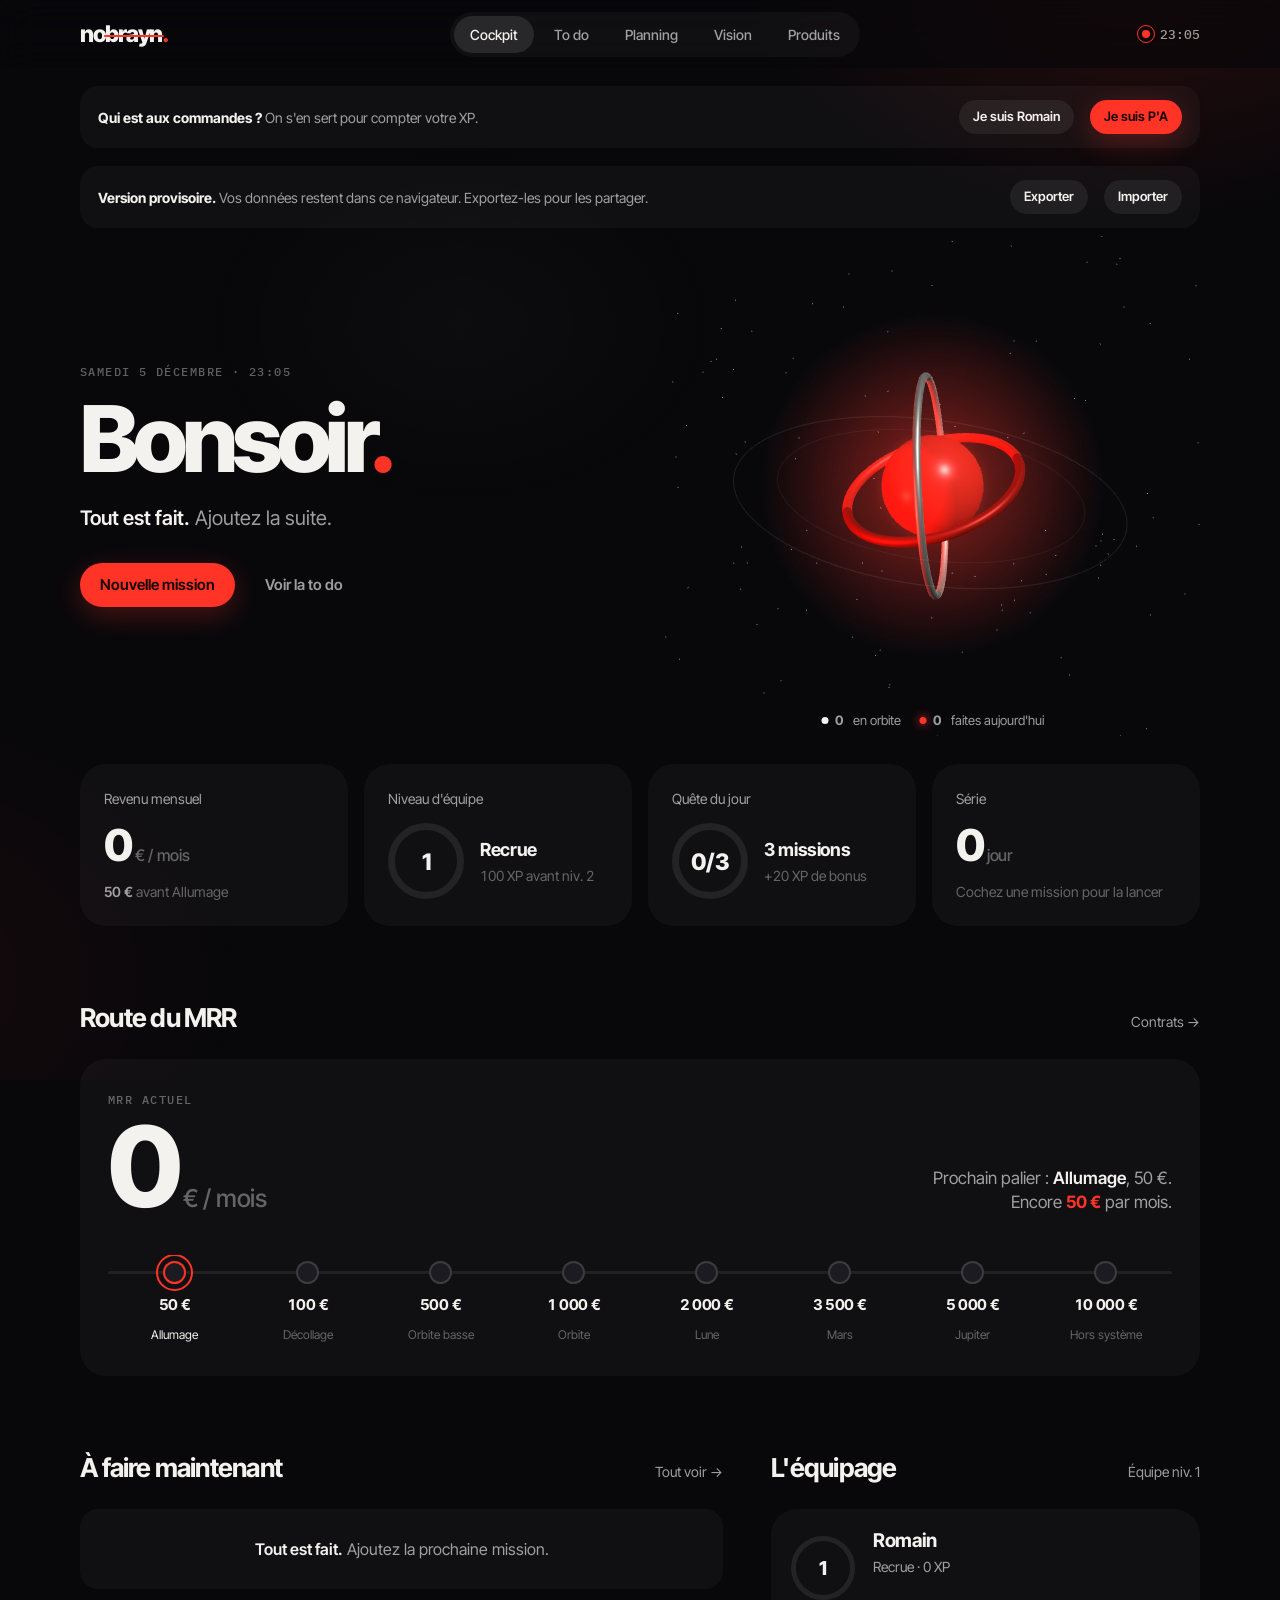
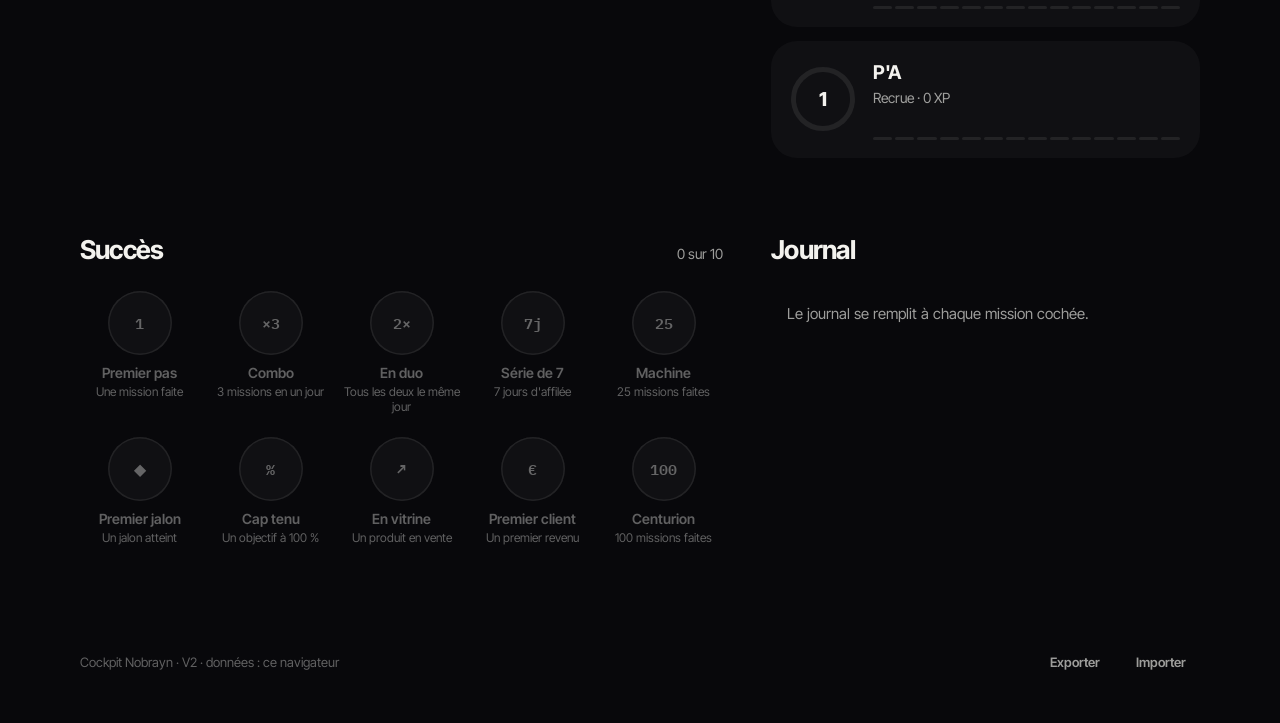
==== commit d5d6f037: "Cockpit : attribuer chaque objectif à Romain, P'A ou aux deux Choix dans « Nouvel objectif » et modi" ====
--- a/cockpit-v2/index.html
+++ b/cockpit-v2/index.html
@@ -495,7 +495,7 @@
     d.n++; if (h === 'romain' || h === 'pa') d[h]++;
   });
   S.milestones.filter((m) => m.done).forEach((m) => credit(m.doneBy || 'duo', XP_MILESTONE));
-  S.objectives.filter((o) => (o.progress || 0) >= 100).forEach(() => credit('duo', XP_OBJECTIVE));
+  S.objectives.filter((o) => (o.progress || 0) >= 100).forEach((o) => credit(o.owner || 'duo', XP_OBJECTIVE));
   Object.values(perDay).forEach((d) => { if (d.n >= DAILY_GOAL) credit('duo', XP_DAILY); });
   const mrr = S.revenue.filter((r) => r.active !== false && r.kind !== 'ponctuel').reduce((s, r) => s + num(r.amount), 0);
   const cash = S.revenue.filter((r) => r.kind === 'ponctuel').reduce((s, r) => s + num(r.amount), 0);
@@ -719,6 +719,7 @@
         <input class="in" id="o-metric" maxlength="160" placeholder="Comment on le mesure" aria-label="Mesure">
         <input class="in" id="o-date" type="date" aria-label="Horizon">
         <button class="btn red" type="submit">Ajouter</button>
+        <div class="adder-opts" style="grid-column:1 / -1; padding:4px 0 0"><span><span class="lbl">Qui s'en charge</span><span class="chips" data-pick="owner" style="display:inline-flex"><button type="button" class="chip" data-v="romain" aria-pressed="true">Romain</button><button type="button" class="chip" data-v="pa">P'A</button><button type="button" class="chip" data-v="duo">Les deux</button></span></span></div>
       </form></section>
     <section class="sec"><div class="sec-head"><h2>Paliers de MRR</h2><span class="link">en € par mois</span></div>
       <form class="form-grid" id="f-tiers" style="grid-template-columns: minmax(0,1fr) auto">
@@ -892,6 +893,7 @@
       return `<article class="card"><button class="del" type="button" data-act="del" data-c="objectives" data-id="${esc(o.id)}" aria-label="Supprimer">✕</button>
         <div class="obj-top">${ring(p / 100, 84, 7, p + '%')}<div style="min-width:0"><p class="when">${o.due ? 'Horizon ' + fmtDay(o.due) : 'Sans date'}</p><h3 data-edit="objectives:${esc(o.id)}:title">${esc(o.title)}</h3></div></div>
         ${o.metric ? `<p>${esc(o.metric)}</p>` : ''}
+        <div class="chips" role="group" aria-label="Qui s'en charge">${[['romain', 'Romain'], ['pa', "P'A"], ['duo', 'Les deux']].map(([k, l]) => `<button type="button" class="chip ${k === 'pa' ? 'red' : ''}" aria-pressed="${(o.owner || 'duo') === k}" data-act="obj-owner" data-id="${esc(o.id)}" data-v="${k}">${l}</button>`).join('')}</div>
         <input type="range" min="0" max="100" step="5" value="${p}" style="--p:${p}%" data-act="obj-progress" data-id="${esc(o.id)}" id="rg-${esc(o.id)}" aria-label="Avancement de ${esc(o.title)}">
       </article>`;
     }).join('') : emptyBox('Aucun objectif. Un par horizon, chacun mesurable.');
@@ -975,6 +977,8 @@
     if (el.dataset.s === 'vente') toast('En vitrine', 'Produit passé en vente.');
   } else if (act === 'rev-toggle') {
     const r = S.revenue.find((x) => x.id === id); if (r) write((db) => db.doc('revenue/' + id).update({ active: r.active === false }));
+  } else if (act === 'obj-owner') {
+    write((db) => db.doc('objectives/' + id).update({ owner: el.dataset.v }));
   } else if (act === 'toggle-done') {
     ls.set('nobrayn-showdone', ls.get('nobrayn-showdone') === '1' ? '0' : '1'); render();
   } else if (act === 'export') exportData();
@@ -995,7 +999,7 @@
   if (el.dataset && el.dataset.act === 'obj-progress') {
     const p = clamp(Math.round(num(el.value)), 0, 100);
     const o = S.objectives.find((x) => x.id === el.dataset.id), was = o ? o.progress || 0 : 0;
-    write((db) => db.doc('objectives/' + el.dataset.id).update({ progress: p })).then((ok) => { if (ok && p >= 100 && was < 100) { celebrate(XP_OBJECTIVE, 'Objectif atteint'); Orb.pulse(); } });
+    write((db) => db.doc('objectives/' + el.dataset.id).update({ progress: p })).then((ok) => { if (ok && p >= 100 && was < 100) { celebrate(XP_OBJECTIVE, 'Objectif atteint' + (o && o.owner && o.owner !== 'duo' ? ' par ' + NAMES[o.owner] : '')); Orb.pulse(); } });
   }
 });
 document.addEventListener('dblclick', (e) => {
@@ -1045,7 +1049,8 @@
   });
   on('#f-obj', async () => {
     const title = $('#o-title').value.trim(); if (!title) return;
-    if (await write((db) => db.collection('objectives').add({ title, metric: $('#o-metric').value.trim(), due: $('#o-date').value || '', progress: 0, createdAt: Date.now() }))) { $('#o-title').value = ''; $('#o-metric').value = ''; }
+    const ob = $('#f-obj [data-pick="owner"] [aria-pressed="true"]');
+    if (await write((db) => db.collection('objectives').add({ title, metric: $('#o-metric').value.trim(), due: $('#o-date').value || '', owner: ob ? ob.dataset.v : 'duo', progress: 0, createdAt: Date.now() }))) { $('#o-title').value = ''; $('#o-metric').value = ''; }
   });
   on('#f-tiers', async () => {
     const uniq = Array.from(new Set($('#tiers-in').value.split(/[,;\s]+/).map(num).filter((n) => n > 0))).sort((a, b) => a - b).slice(0, 10);
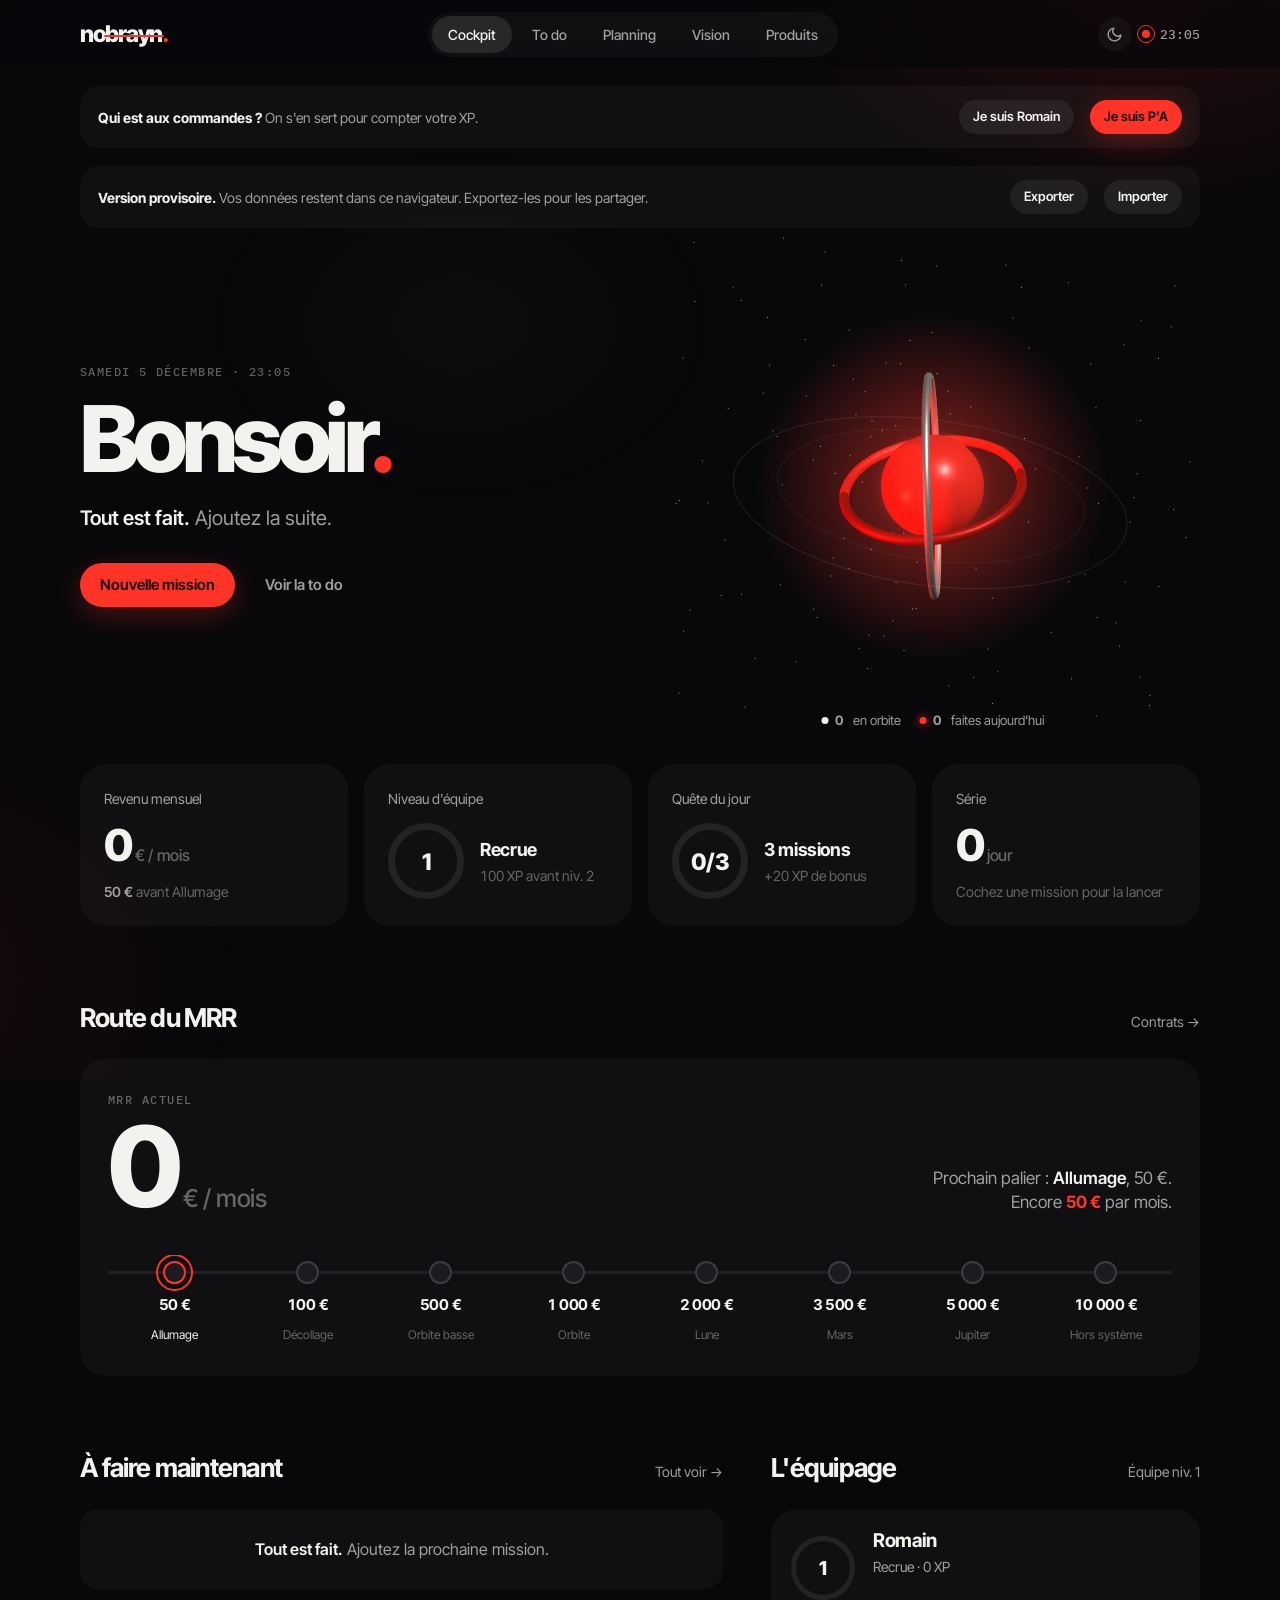
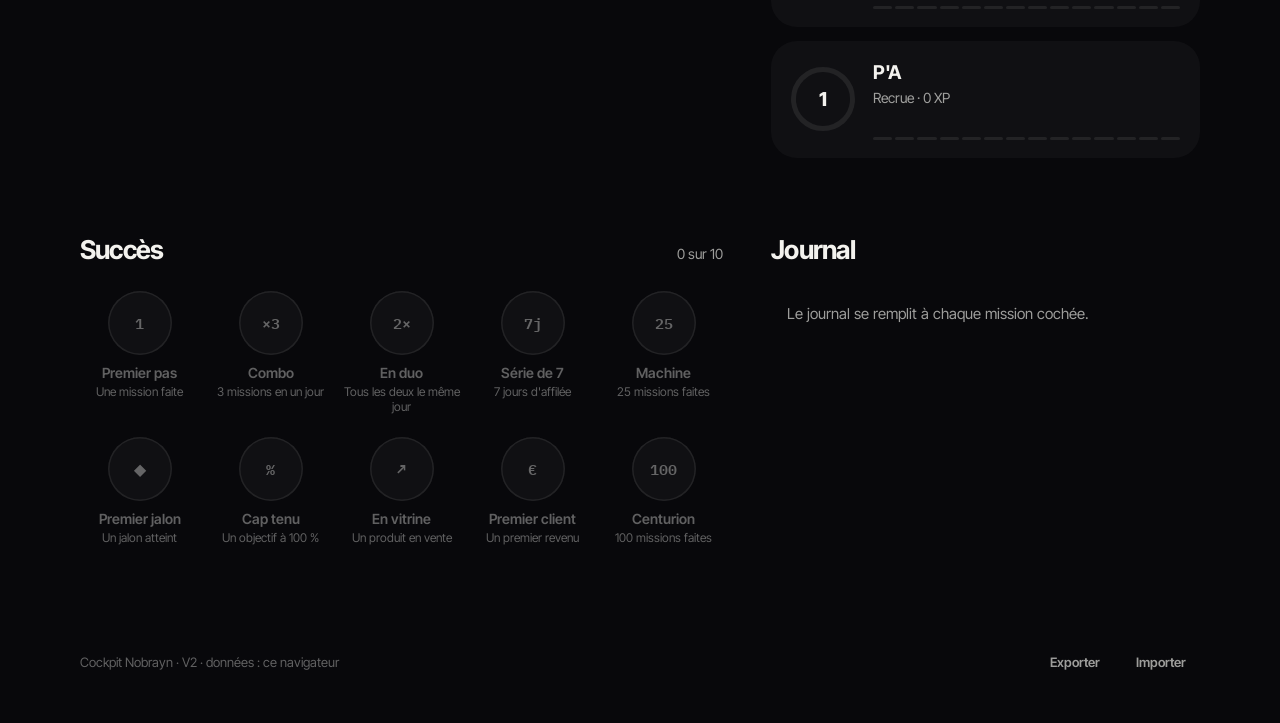
==== commit a2c35df1: "Cockpit V2 : thème clair au choix Bouton soleil/lune dans la barre du haut, choix mémorisé dans le n" ====
--- a/cockpit-v2/index.html
+++ b/cockpit-v2/index.html
@@ -3,17 +3,27 @@
 <link rel="preconnect" href="https://fonts.googleapis.com">
 <link rel="preconnect" href="https://fonts.gstatic.com" crossorigin>
 <link href="https://fonts.googleapis.com/css2?family=Inter+Tight:ital,wght@0,300;0,400;0,500;0,600;0,700;0,800;1,500&family=IBM+Plex+Mono:wght@400;500&display=swap" rel="stylesheet">
+<script>try { if (localStorage.getItem('nobrayn-cockpit-theme') === 'light') document.documentElement.dataset.theme = 'light'; } catch (e) {}</script>
 <style>
 /* Layout : une seule colonne aérée, des surfaces douces sans traits, un hero 3D vivant.
    Thème sombre assumé (esprit Tech-OS), un seul accent : le rouge Nobrayn. */
 :root {
   --bg: #08080b;
-  --surface: rgba(255, 255, 255, .035);
-  --surface-2: rgba(255, 255, 255, .065);
-  --surface-3: rgba(255, 255, 255, .1);
+  --surface: rgb(var(--ink-rgb) / .035);
+  --surface-2: rgb(var(--ink-rgb) / .065);
+  --surface-3: rgb(var(--ink-rgb) / .1);
+  --ink-rgb: 255 255 255;
+  --fg-rgb: 243 242 238;
   --fg: #f3f2ee;
-  --fg-2: rgba(243, 242, 238, .64);
-  --fg-3: rgba(243, 242, 238, .38);
+  --fg-2: rgb(var(--fg-rgb) / .64);
+  --fg-3: rgb(var(--fg-rgb) / .38);
+  --top-bg: rgba(8, 8, 11, .72);
+  --solid: #121217;
+  --dot-bg: #1b1b21;
+  --toast-bg: rgba(28, 28, 34, .92);
+  --scrim: rgba(4, 4, 6, .6);
+  --shadow: rgba(0, 0, 0, .5);
+  --title-glint: #ffb3aa;
   --red: #ff3326;
   --red-2: #ff7a6e;
   --red-rgb: 255 51 38;
@@ -26,6 +36,37 @@
   --ease: cubic-bezier(.2, .8, .2, 1);
   color-scheme: dark;
 }
+/* Thème clair (au choix, mémorisé par navigateur) : papier Nobrayn, encre noire, même rouge */
+:root[data-theme="light"] {
+  --bg: #f3f2ee;
+  --ink-rgb: 12 12 16;
+  --fg-rgb: 14 14 18;
+  --surface: rgba(12, 12, 16, .04);
+  --surface-2: rgba(12, 12, 16, .07);
+  --surface-3: rgba(12, 12, 16, .11);
+  --fg: #0e0e12;
+  --red: #e30613;
+  --red-2: #c4050f;
+  --red-rgb: 227 6 19;
+  --ink-on-red: #ffffff;
+  --top-bg: rgba(243, 242, 238, .78);
+  --solid: #fbfaf7;
+  --dot-bg: #e4e2dc;
+  --toast-bg: rgba(255, 255, 255, .94);
+  --scrim: rgba(30, 30, 34, .28);
+  --shadow: rgba(20, 20, 30, .14);
+  --title-glint: var(--red);
+  color-scheme: light;
+}
+:root[data-theme="light"] .btn.red:hover { background: #c4050f; }
+:root[data-theme="light"] .lvlup { background: radial-gradient(circle, rgb(var(--red-rgb) / .18), rgba(243, 242, 238, .9) 60%); }
+:root[data-theme="light"] .gyro i:nth-child(1) { border-color: rgba(14, 14, 18, .45); }
+.theme-btn { width: 34px; height: 34px; border-radius: 50%; display: grid; place-items: center; background: var(--surface); color: var(--fg-2); flex: none; transition: background .25s, color .25s, transform .4s var(--ease); }
+.theme-btn:hover { background: var(--surface-2); color: var(--fg); transform: rotate(20deg); }
+.theme-btn svg { width: 17px; height: 17px; }
+.theme-btn .sun { display: none; }
+:root[data-theme="light"] .theme-btn .sun { display: block; }
+:root[data-theme="light"] .theme-btn .moon { display: none; }
 *, *::before, *::after { box-sizing: border-box; }
 [hidden] { display: none !important; }
 html { -webkit-text-size-adjust: 100%; }
@@ -39,7 +80,7 @@
   background:
     radial-gradient(45vw 40vh at 78% 12%, rgb(var(--red-rgb) / .13), transparent 70%),
     radial-gradient(40vw 45vh at 8% 92%, rgb(var(--red-rgb) / .06), transparent 70%),
-    radial-gradient(30vw 30vh at 40% 40%, rgba(255, 255, 255, .025), transparent 70%);
+    radial-gradient(30vw 30vh at 40% 40%, rgb(var(--ink-rgb) / .025), transparent 70%);
 }
 h1, h2, h3, p, ul { margin: 0; padding: 0; }
 ul { list-style: none; }
@@ -57,7 +98,7 @@
 em.r, .r { color: var(--red); font-style: normal; }
 
 /* ---------- Barre du haut ---------- */
-.top { position: sticky; top: env(safe-area-inset-top, 0px); z-index: 50; background: rgba(8, 8, 11, .72); backdrop-filter: blur(18px) saturate(1.3); -webkit-backdrop-filter: blur(18px) saturate(1.3); }
+.top { position: sticky; top: env(safe-area-inset-top, 0px); z-index: 50; background: var(--top-bg); backdrop-filter: blur(18px) saturate(1.3); -webkit-backdrop-filter: blur(18px) saturate(1.3); }
 .top-row { display: flex; align-items: center; gap: 20px; height: 68px; }
 .logo { font-weight: 800; font-size: 23px; letter-spacing: -.055em; line-height: 1; white-space: nowrap; }
 .logo s { text-decoration: none; position: relative; }
@@ -97,7 +138,7 @@
 .in:focus { outline: none; border-color: rgb(var(--red-rgb) / .6); background: var(--surface-2); }
 .in::placeholder { color: var(--fg-3); }
 select.in { appearance: none; padding-right: 34px; background-image: linear-gradient(45deg, transparent 50%, var(--fg-3) 50%), linear-gradient(135deg, var(--fg-3) 50%, transparent 50%); background-position: calc(100% - 19px) 20px, calc(100% - 14px) 20px; background-size: 5px 5px; background-repeat: no-repeat; }
-select.in option { background: #15151a; }
+select.in option { background: var(--solid); }
 textarea.in { height: auto; padding: 14px 16px; resize: vertical; line-height: 1.45; }
 input[type="date"].in { color-scheme: dark; }
 .field { display: flex; flex-direction: column; gap: 8px; min-width: 0; }
@@ -140,7 +181,7 @@
 .orb-legend i.red { background: var(--red); box-shadow: 0 0 10px var(--red); }
 /* Repli CSS si WebGL indisponible */
 .gyro { position: absolute; left: 50%; top: 46%; width: 180px; height: 180px; margin: -90px 0 0 -90px; perspective: 600px; }
-.gyro i { position: absolute; inset: 0; border-radius: 50%; border: 5px solid rgba(243, 242, 238, .5); }
+.gyro i { position: absolute; inset: 0; border-radius: 50%; border: 5px solid rgb(var(--fg-rgb) / .5); }
 .gyro i:nth-child(1) { animation: gy 6s linear infinite; }
 .gyro i:nth-child(2) { inset: 14px; border-color: var(--red); animation: gx 8s linear infinite; }
 .gyro b { position: absolute; inset: 34%; border-radius: 50%; background: radial-gradient(circle at 35% 30%, #ff9a8e, var(--red) 55%, #6e0a05); box-shadow: 0 0 60px rgb(var(--red-rgb) / .6); }
@@ -159,7 +200,7 @@
 .stat .s b { color: var(--fg-2); font-weight: 600; }
 .stat-ring { display: flex; align-items: center; gap: 16px; }
 .ring { flex: none; display: block; }
-.ring .track { stroke: rgba(255, 255, 255, .08); }
+.ring .track { stroke: rgb(var(--ink-rgb) / .08); }
 .ring .bar { stroke: var(--red); stroke-linecap: round; transition: stroke-dashoffset 1.2s var(--ease); filter: drop-shadow(0 0 6px rgb(var(--red-rgb) / .55)); }
 .ring .bar.white { stroke: var(--fg); filter: none; }
 .ring text { fill: var(--fg); font-family: var(--sans); font-weight: 800; letter-spacing: -.04em; }
@@ -176,10 +217,10 @@
 .path-wrap { overflow-x: auto; margin: 40px -28px 0; padding: 0 28px 4px; scrollbar-width: none; }
 .path-wrap::-webkit-scrollbar { display: none; }
 .path { position: relative; min-width: 720px; display: grid; grid-auto-flow: column; grid-auto-columns: 1fr; padding-top: 6px; }
-.path::before { content: ""; position: absolute; left: 0; right: 0; top: 16px; height: 3px; border-radius: 3px; background: rgba(255, 255, 255, .07); }
+.path::before { content: ""; position: absolute; left: 0; right: 0; top: 16px; height: 3px; border-radius: 3px; background: rgb(var(--ink-rgb) / .07); }
 .path .fill { position: absolute; left: 0; top: 16px; height: 3px; border-radius: 3px; background: linear-gradient(90deg, rgb(var(--red-rgb) / .3), var(--red)); box-shadow: 0 0 14px rgb(var(--red-rgb) / .6); transition: width 1.4s var(--ease); }
 .node { position: relative; display: flex; flex-direction: column; align-items: center; gap: 10px; text-align: center; }
-.node .dot { width: 23px; height: 23px; border-radius: 50%; background: #1b1b21; box-shadow: inset 0 0 0 2px rgba(255, 255, 255, .14); display: grid; place-items: center; position: relative; z-index: 1; transition: background .4s, box-shadow .4s; }
+.node .dot { width: 23px; height: 23px; border-radius: 50%; background: var(--dot-bg); box-shadow: inset 0 0 0 2px rgb(var(--ink-rgb) / .14); display: grid; place-items: center; position: relative; z-index: 1; transition: background .4s, box-shadow .4s; }
 .node.won .dot { background: var(--red); box-shadow: 0 0 0 5px rgb(var(--red-rgb) / .16), 0 0 18px rgb(var(--red-rgb) / .7); }
 .node.won .dot::after { content: ""; width: 7px; height: 4px; border: 2px solid var(--ink-on-red); border-top: 0; border-right: 0; transform: rotate(-45deg) translate(1px, -1px); }
 .node.cur .dot { box-shadow: inset 0 0 0 2px var(--red); }
@@ -193,7 +234,7 @@
 .list { display: flex; flex-direction: column; gap: 4px; }
 .task { display: grid; grid-template-columns: auto minmax(0, 1fr) auto; align-items: center; gap: 16px; padding: 14px 16px; border-radius: var(--r-md); transition: background .25s; }
 .task:hover { background: var(--surface); }
-.tick { width: 26px; height: 26px; border-radius: 50%; box-shadow: inset 0 0 0 2px rgba(255, 255, 255, .22); display: grid; place-items: center; flex: none; transition: box-shadow .2s, background .25s, transform .2s var(--ease); }
+.tick { width: 26px; height: 26px; border-radius: 50%; box-shadow: inset 0 0 0 2px rgb(var(--ink-rgb) / .22); display: grid; place-items: center; flex: none; transition: box-shadow .2s, background .25s, transform .2s var(--ease); }
 .tick:hover { box-shadow: inset 0 0 0 2px var(--red); transform: scale(1.08); }
 .tick.doing { box-shadow: inset 0 0 0 2px var(--red); }
 .tick.doing::after { content: ""; width: 10px; height: 10px; border-radius: 50%; background: var(--red); animation: breathe 1.8s ease-in-out infinite; }
@@ -230,8 +271,8 @@
 .pilot .name small { font-size: 12px; font-weight: 500; color: var(--red-2); margin-left: 6px; letter-spacing: 0; }
 .pilot .rank { font-size: 14px; color: var(--fg-2); }
 .pilot .bars { display: flex; align-items: flex-end; gap: 3px; height: 22px; margin-top: 10px; }
-.pilot .bars i { flex: 1; border-radius: 2px; background: rgba(255, 255, 255, .08); min-height: 3px; }
-.pilot .bars i.on { background: rgba(243, 242, 238, .7); }
+.pilot .bars i { flex: 1; border-radius: 2px; background: rgb(var(--ink-rgb) / .08); min-height: 3px; }
+.pilot .bars i.on { background: rgb(var(--fg-rgb) / .7); }
 .pilot .bars i.today { background: var(--red); }
 .pilot .xpt { font-size: 13px; color: var(--fg-3); margin-top: 6px; }
 
@@ -242,7 +283,7 @@
 .journal .gain { font: 500 13px var(--mono); color: var(--red-2); white-space: nowrap; }
 .medals { display: grid; grid-template-columns: repeat(auto-fill, minmax(108px, 1fr)); gap: 22px 12px; }
 .medal { display: flex; flex-direction: column; align-items: center; text-align: center; gap: 10px; color: var(--fg-3); }
-.medal .m { width: 64px; height: 64px; border-radius: 50%; display: grid; place-items: center; font: 600 15px var(--mono); background: var(--surface); box-shadow: inset 0 0 0 1.5px rgba(255, 255, 255, .08); transition: transform .3s var(--ease); }
+.medal .m { width: 64px; height: 64px; border-radius: 50%; display: grid; place-items: center; font: 600 15px var(--mono); background: var(--surface); box-shadow: inset 0 0 0 1.5px rgb(var(--ink-rgb) / .08); transition: transform .3s var(--ease); }
 .medal b { display: block; font-size: 14px; font-weight: 600; line-height: 1.2; }
 .medal small { display: block; font-size: 12px; line-height: 1.3; margin-top: 2px; }
 .medal.won { color: var(--fg); }
@@ -260,7 +301,7 @@
 
 /* ---------- Planning ---------- */
 .timeline { position: relative; margin-top: 12px; padding-left: 34px; }
-.timeline::before { content: ""; position: absolute; left: 11px; top: 8px; bottom: 8px; width: 2px; border-radius: 2px; background: linear-gradient(rgb(var(--red-rgb) / .7), rgba(255, 255, 255, .06) var(--tl-fill, 0%)); }
+.timeline::before { content: ""; position: absolute; left: 11px; top: 8px; bottom: 8px; width: 2px; border-radius: 2px; background: linear-gradient(rgb(var(--red-rgb) / .7), rgb(var(--ink-rgb) / .06) var(--tl-fill, 0%)); }
 .tl-month { margin: 34px 0 8px -34px; padding-left: 34px; font-size: 14px; color: var(--fg-3); }
 .tl-month:first-child { margin-top: 0; }
 .tl-item { position: relative; display: grid; grid-template-columns: minmax(0, 1fr) auto; align-items: center; gap: 14px; padding: 14px 16px; border-radius: var(--r-md); transition: background .25s; }
@@ -278,7 +319,7 @@
 /* ---------- Vision, objectifs ---------- */
 .vision { position: relative; padding: 64px 0 24px; }
 .vision blockquote { margin: 18px 0 0; font-size: clamp(30px, 4.6vw, 58px); font-weight: 700; letter-spacing: -.045em; line-height: 1.04; max-width: 20ch; text-wrap: balance;
-  background: linear-gradient(100deg, var(--fg) 40%, #ffb3aa); -webkit-background-clip: text; background-clip: text; color: transparent; }
+  background: linear-gradient(100deg, var(--fg) 40%, var(--title-glint)); -webkit-background-clip: text; background-clip: text; color: transparent; }
 .cards { display: grid; grid-template-columns: repeat(auto-fill, minmax(300px, 1fr)); gap: 16px; }
 .card { position: relative; padding: 26px; border-radius: var(--r-lg); background: var(--surface); display: flex; flex-direction: column; gap: 16px; min-width: 0; transition: background .3s; }
 .card:hover { background: var(--surface-2); }
@@ -288,9 +329,9 @@
 .card .when { font-size: 13px; color: var(--fg-3); }
 .obj-top { display: flex; align-items: center; gap: 18px; }
 input[type="range"] { -webkit-appearance: none; appearance: none; width: 100%; height: 22px; background: transparent; }
-input[type="range"]::-webkit-slider-runnable-track { height: 4px; border-radius: 4px; background: linear-gradient(90deg, var(--red) var(--p, 0%), rgba(255, 255, 255, .1) var(--p, 0%)); }
+input[type="range"]::-webkit-slider-runnable-track { height: 4px; border-radius: 4px; background: linear-gradient(90deg, var(--red) var(--p, 0%), rgb(var(--ink-rgb) / .1) var(--p, 0%)); }
 input[type="range"]::-webkit-slider-thumb { -webkit-appearance: none; width: 18px; height: 18px; border-radius: 50%; margin-top: -7px; background: var(--fg); box-shadow: 0 2px 10px rgba(0, 0, 0, .5); }
-input[type="range"]::-moz-range-track { height: 4px; border-radius: 4px; background: rgba(255, 255, 255, .1); }
+input[type="range"]::-moz-range-track { height: 4px; border-radius: 4px; background: rgb(var(--ink-rgb) / .1); }
 input[type="range"]::-moz-range-progress { height: 4px; border-radius: 4px; background: var(--red); }
 input[type="range"]::-moz-range-thumb { width: 18px; height: 18px; border: 0; border-radius: 50%; background: var(--fg); }
 
@@ -301,12 +342,12 @@
 .kind.rec { color: var(--red-2); }
 .stepper { display: flex; align-items: center; gap: 0; }
 .stepper button { display: flex; align-items: center; gap: 8px; font-size: 13px; color: var(--fg-3); padding: 6px 0; }
-.stepper button i { width: 12px; height: 12px; border-radius: 50%; background: rgba(255, 255, 255, .12); transition: background .3s, box-shadow .3s; }
+.stepper button i { width: 12px; height: 12px; border-radius: 50%; background: rgb(var(--ink-rgb) / .12); transition: background .3s, box-shadow .3s; }
 .stepper button.on { color: var(--fg); }
 .stepper button.on i { background: var(--fg); }
 .stepper button.on.sell i { background: var(--red); box-shadow: 0 0 12px rgb(var(--red-rgb) / .8); }
-.stepper .sep { flex: 1; min-width: 14px; height: 2px; margin: 0 8px; border-radius: 2px; background: rgba(255, 255, 255, .08); }
-.stepper .sep.on { background: rgba(243, 242, 238, .5); }
+.stepper .sep { flex: 1; min-width: 14px; height: 2px; margin: 0 8px; border-radius: 2px; background: rgb(var(--ink-rgb) / .08); }
+.stepper .sep.on { background: rgb(var(--fg-rgb) / .5); }
 .card .foot { display: flex; justify-content: space-between; font-size: 13px; color: var(--fg-3); margin-top: auto; }
 .contracts { display: flex; flex-direction: column; gap: 4px; }
 .contract { display: grid; grid-template-columns: minmax(0, 1fr) auto auto auto; align-items: center; gap: 16px; padding: 14px 16px; border-radius: var(--r-md); transition: background .25s; }
@@ -315,21 +356,21 @@
 .contract .sub { font-size: 13px; color: var(--fg-3); }
 .contract .amt { font-weight: 700; letter-spacing: -.02em; white-space: nowrap; }
 .contract.off { opacity: .45; }
-.switch { width: 42px; height: 24px; border-radius: 999px; background: rgba(255, 255, 255, .12); position: relative; transition: background .25s; flex: none; }
+.switch { width: 42px; height: 24px; border-radius: 999px; background: rgb(var(--ink-rgb) / .12); position: relative; transition: background .25s; flex: none; }
 .switch::after { content: ""; position: absolute; top: 3px; left: 3px; width: 18px; height: 18px; border-radius: 50%; background: var(--fg); transition: transform .3s var(--ease); }
 .switch[aria-pressed="true"] { background: var(--red); }
 .switch[aria-pressed="true"]::after { transform: translateX(18px); }
 .form-grid { display: grid; gap: 12px; align-items: end; }
 
 /* ---------- Feuille d'ajout (modale) ---------- */
-.sheet-bg { position: fixed; inset: 0; z-index: 70; background: rgba(4, 4, 6, .6); backdrop-filter: blur(6px); -webkit-backdrop-filter: blur(6px); display: grid; place-items: center; padding: 20px; animation: fadeIn .25s var(--ease); }
-.sheet { width: min(560px, 100%); padding: 28px; border-radius: var(--r-lg); background: #121217; box-shadow: 0 30px 80px rgba(0, 0, 0, .6); display: flex; flex-direction: column; gap: 18px; animation: rise .4s var(--ease); }
+.sheet-bg { position: fixed; inset: 0; z-index: 70; background: var(--scrim); backdrop-filter: blur(6px); -webkit-backdrop-filter: blur(6px); display: grid; place-items: center; padding: 20px; animation: fadeIn .25s var(--ease); }
+.sheet { width: min(560px, 100%); padding: 28px; border-radius: var(--r-lg); background: var(--solid); box-shadow: 0 30px 80px var(--shadow); display: flex; flex-direction: column; gap: 18px; animation: rise .4s var(--ease); }
 .sheet h2 { font-size: 24px; font-weight: 700; letter-spacing: -.03em; }
 @keyframes fadeIn { from { opacity: 0; } }
 
 /* ---------- Toasts, passage de niveau ---------- */
 .toasts { position: fixed; left: 50%; transform: translateX(-50%); bottom: calc(22px + env(safe-area-inset-bottom, 0px)); z-index: 80; display: flex; flex-direction: column; gap: 8px; align-items: center; pointer-events: none; width: max-content; max-width: 92vw; }
-.toast { display: flex; gap: 12px; align-items: center; padding: 12px 20px 12px 12px; border-radius: 999px; background: rgba(28, 28, 34, .92); backdrop-filter: blur(14px); -webkit-backdrop-filter: blur(14px); box-shadow: 0 14px 40px rgba(0, 0, 0, .5); font-size: 14px; animation: toastIn .45s var(--ease); }
+.toast { display: flex; gap: 12px; align-items: center; padding: 12px 20px 12px 12px; border-radius: 999px; background: var(--toast-bg); backdrop-filter: blur(14px); -webkit-backdrop-filter: blur(14px); box-shadow: 0 14px 40px var(--shadow); font-size: 14px; animation: toastIn .45s var(--ease); }
 .toast b { padding: 5px 11px; border-radius: 999px; background: var(--red); color: var(--ink-on-red); font: 600 12px var(--mono); white-space: nowrap; }
 .toast.out { animation: toastOut .4s var(--ease) forwards; }
 @keyframes toastIn { from { transform: translateY(16px) scale(.96); opacity: 0; } }
@@ -387,6 +428,7 @@
       <a class="pill" href="#produits">Produits</a>
     </nav>
     <div class="me">
+      <button class="theme-btn" id="themeBtn" type="button" title="Thème clair / sombre" aria-label="Basculer thème clair / sombre"><svg class="moon" viewBox="0 0 24 24" fill="none" stroke="currentColor" stroke-width="2" stroke-linecap="round" stroke-linejoin="round"><path d="M21 12.8A9 9 0 1 1 11.2 3a7 7 0 0 0 9.8 9.8z"/></svg><svg class="sun" viewBox="0 0 24 24" fill="none" stroke="currentColor" stroke-width="2" stroke-linecap="round"><circle cx="12" cy="12" r="4.2"/><path d="M12 2v2.2M12 19.8V22M2 12h2.2M19.8 12H22M4.9 4.9l1.6 1.6M17.5 17.5l1.6 1.6M4.9 19.1l1.6-1.6M17.5 6.5l1.6-1.6"/></svg></button>
       <span class="live-dot" title="En marche" aria-hidden="true"></span>
       <span class="clock num" id="clock">--:--</span>
       <button class="who" id="whoChip" type="button" title="Changer de pilote" hidden></button>
@@ -1087,6 +1129,16 @@
   document.body.appendChild(o);
   setTimeout(() => o.remove(), 2700);
 }
+/* Thème : sombre par défaut, le choix reste dans ce navigateur */
+const THEME_KEY = 'nobrayn-cockpit-theme';
+function setTheme(t, save) {
+  if (t === 'light') document.documentElement.dataset.theme = 'light'; else delete document.documentElement.dataset.theme;
+  if (save) { try { localStorage.setItem(THEME_KEY, t); } catch (e) {} }
+  try { Orb.theme(t === 'light'); } catch (e) {} // Orb pas encore créé au premier appel
+}
+try { setTheme(localStorage.getItem(THEME_KEY) === 'light' ? 'light' : 'dark', false); } catch (e) {}
+$('#themeBtn').addEventListener('click', () => setTheme(document.documentElement.dataset.theme === 'light' ? 'dark' : 'light', true));
+
 function tick() { const d = new Date(); $('#clock').textContent = pad(d.getHours()) + ':' + pad(d.getMinutes()); }
 tick(); setInterval(tick, 10000);
 
@@ -1098,6 +1150,7 @@
   const VENDOR = new URL('../nobrain/vendor/three.module.min.js', location.href).href;
   let THREE = null, mountToken = 0;
   const reduce = window.matchMedia('(prefers-reduced-motion: reduce)').matches;
+  let light = document.documentElement.dataset.theme === 'light', metal = null, orbitMats = [];
   let wrap = null, canvas = null, renderer = null, scene, camera, group, core, glow, ringA, ringB, openGroup, doneGroup, stars;
   let rafId = 0, visible = true, io = null, ro = null, nOpen = 0, nDone = 0, pulse = 0, mx = 0, my = 0, t0 = performance.now();
   function glowTexture() {
@@ -1109,10 +1162,11 @@
   }
   function orbitLine(r, op) {
     const pts = []; for (let i = 0; i <= 128; i++) { const a = i / 128 * Math.PI * 2; pts.push(new THREE.Vector3(Math.cos(a) * r, 0, Math.sin(a) * r)); }
-    return new THREE.Line(new THREE.BufferGeometry().setFromPoints(pts), new THREE.LineBasicMaterial({ color: 0xffffff, transparent: true, opacity: op }));
+    const mat = new THREE.LineBasicMaterial({ color: 0xffffff, transparent: true, opacity: op }); mat.userData.op = op; orbitMats.push(mat);
+    return new THREE.Line(new THREE.BufferGeometry().setFromPoints(pts), mat);
   }
   function build() {
-    scene = new THREE.Scene();
+    scene = new THREE.Scene(); orbitMats = [];
     camera = new THREE.PerspectiveCamera(32, 1, 0.1, 100); camera.position.set(0, 1.1, 10.5); camera.lookAt(0, 0, 0);
     scene.add(new THREE.AmbientLight(0xffffff, 0.7));
     const key = new THREE.DirectionalLight(0xffffff, 2.2); key.position.set(4, 6, 6); scene.add(key);
@@ -1122,7 +1176,7 @@
     group.add(core);
     glow = new THREE.Sprite(new THREE.SpriteMaterial({ map: glowTexture(), blending: THREE.AdditiveBlending, depthWrite: false, transparent: true }));
     glow.scale.set(4.2, 4.2, 1); group.add(glow);
-    const metal = new THREE.MeshStandardMaterial({ color: 0xdedcd5, roughness: 0.28, metalness: 0.85 });
+    metal = new THREE.MeshStandardMaterial({ color: 0xdedcd5, roughness: 0.28, metalness: 0.85 });
     const red = new THREE.MeshStandardMaterial({ color: 0xc8170c, emissive: 0x3a0402, roughness: 0.35, metalness: 0.5 });
     ringA = new THREE.Mesh(new THREE.TorusGeometry(1.32, 0.045, 24, 160), metal);
     ringB = new THREE.Mesh(new THREE.TorusGeometry(1.08, 0.06, 24, 160), red);
@@ -1135,7 +1189,17 @@
     const sg = new THREE.BufferGeometry(); sg.setAttribute('position', new THREE.Float32BufferAttribute(sp, 3));
     stars = new THREE.Points(sg, new THREE.PointsMaterial({ color: 0xffffff, size: 0.035, transparent: true, opacity: 0.55, depthWrite: false }));
     scene.add(stars);
-    syncSatellites();
+    syncSatellites(); paint();
+  }
+  // Sur fond clair : orbites, étoiles et missions passent à l'encre, le halo n'est plus additif
+  function paint() {
+    if (!scene) return;
+    const ink = light ? 0x16161b : 0xffffff;
+    orbitMats.forEach((m) => { m.color.setHex(ink); m.opacity = m.userData.op * (light ? 2.2 : 1); });
+    stars.material.color.setHex(ink); stars.material.opacity = light ? 0.28 : 0.55;
+    metal.color.setHex(light ? 0x2a2a30 : 0xdedcd5);
+    glow.material.blending = light ? THREE.NormalBlending : THREE.AdditiveBlending; glow.material.opacity = light ? 0.55 : 1; glow.material.needsUpdate = true;
+    if (openGroup) openGroup.children.forEach((m) => { m.material.color.setHex(light ? 0x1a1a20 : 0xf3f2ee); m.material.emissive.setHex(light ? 0x000000 : 0x222222); });
   }
   function syncSatellites() {
     if (!openGroup) return;
@@ -1149,6 +1213,7 @@
     };
     mk(openGroup, Math.min(nOpen, 18), 2.35, 0xf3f2ee, 0.07, 0x222222);
     mk(doneGroup, Math.min(nDone, 12), 1.85, 0xff3326, 0.085, 0x7a0b06);
+    paint();
   }
   function resize() {
     if (!renderer || !wrap) return;
@@ -1199,7 +1264,8 @@
       openGroup = doneGroup = null; wrap = canvas = null;
     },
     feed(C) { const o = C.open.length, d = C.today.n; if (o !== nOpen || d !== nDone) { nOpen = o; nDone = d; syncSatellites(); if (reduce) start(); } },
-    pulse() { pulse = 1; start(); }
+    pulse() { pulse = 1; start(); },
+    theme(isLight) { light = isLight; paint(); start(); }
   };
 })();
 
